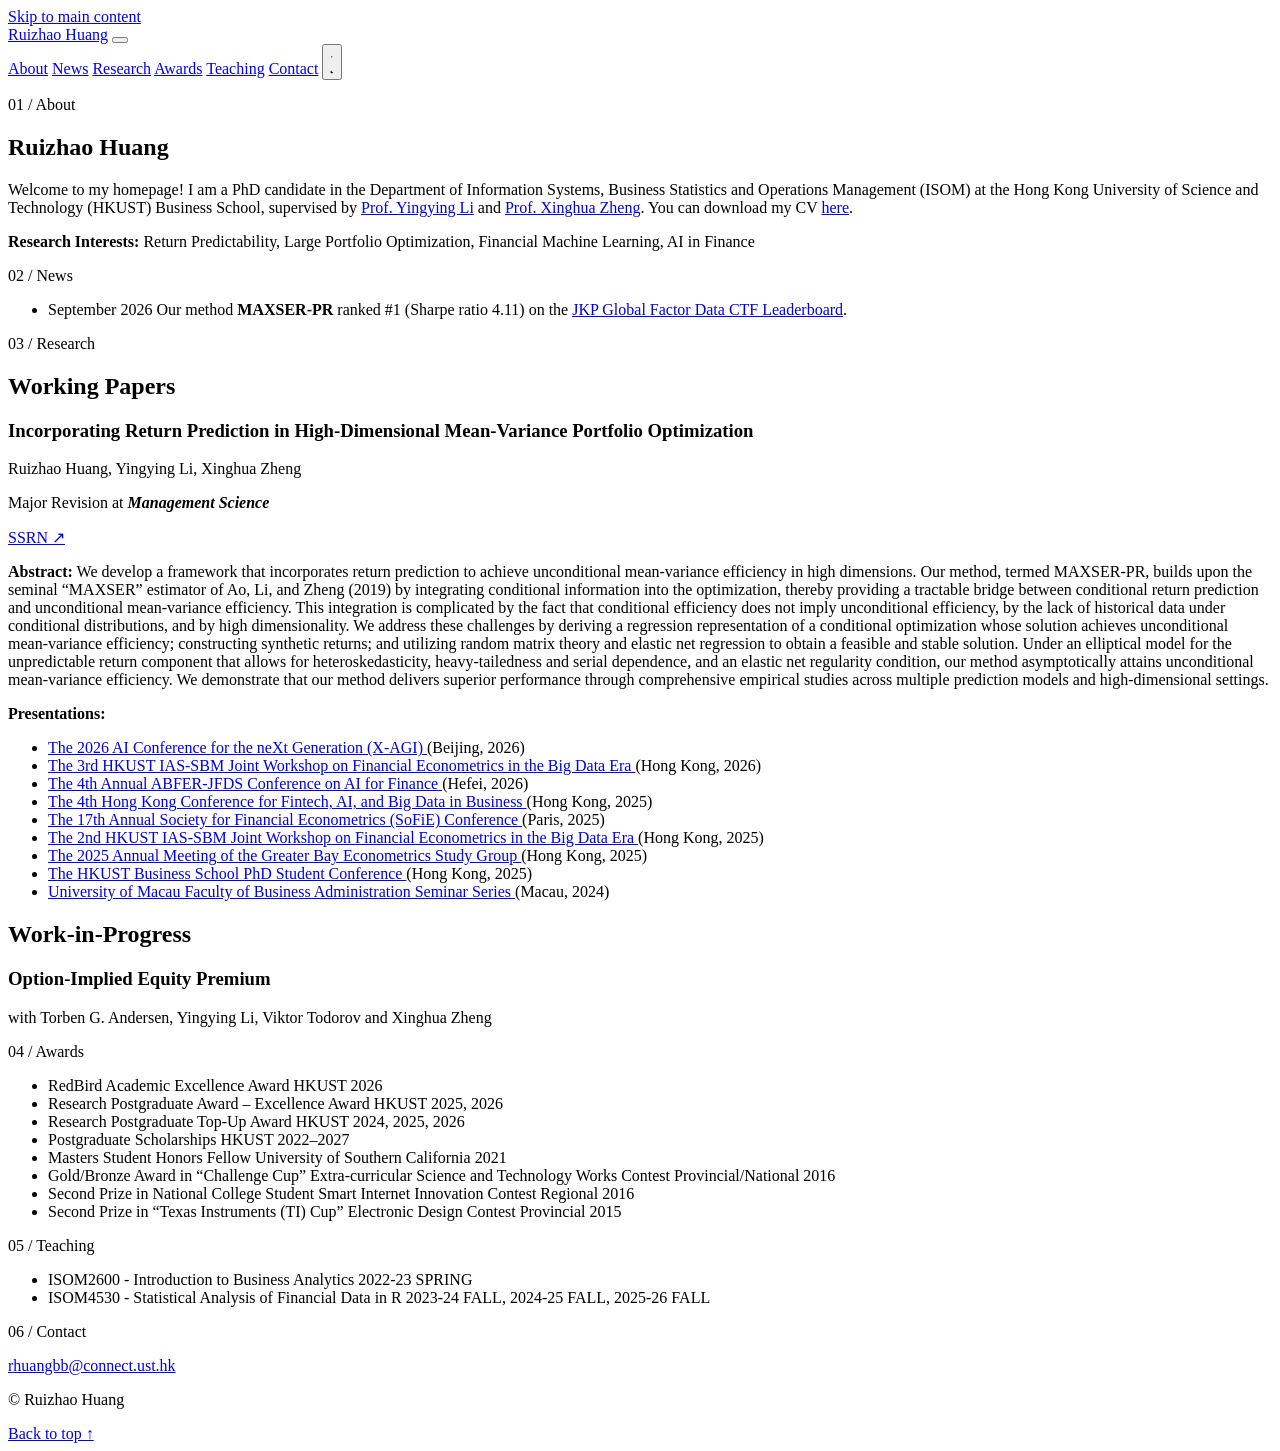
==== index.html @ abd82f3e "Add the academic homepage so it can be published." ====
<!doctype html>
<html lang="en">
  <head>
    <meta charset="UTF-8" />
    <meta name="viewport" content="width=device-width, initial-scale=1.0" />
    <meta
      name="description"
      content="Ruizhao Huang's academic website — research interests, awards, teaching, and contact information."
    />
    <meta name="theme-color" content="#f7f7f2" />
    <title>Ruizhao Huang</title>
    <link rel="stylesheet" href="./styles.css" />
    <script src="./script.js" defer></script>
  </head>
  <body>
    <a class="skip-link" href="#main-content">Skip to main content</a>

    <header class="site-header">
      <nav class="nav container" aria-label="Main navigation">
        <a class="logo" href="#about" aria-label="Back to home">Ruizhao Huang</a>

        <button
          class="nav-toggle"
          type="button"
          aria-expanded="false"
          aria-controls="nav-menu"
          aria-label="Open navigation menu"
        >
          <span></span>
          <span></span>
        </button>

        <div class="nav-menu" id="nav-menu">
          <a href="#about">About</a>
          <a href="#news">News</a>
          <a href="#research">Research</a>
          <a href="#awards">Awards</a>
          <a href="#teaching">Teaching</a>
          <a href="#contact">Contact</a>
          <button class="theme-toggle" type="button" aria-label="Switch to dark mode">
            <svg class="sun-icon" viewBox="0 0 24 24" aria-hidden="true">
              <circle cx="12" cy="12" r="4"></circle>
              <path d="M12 2v2M12 20v2M4.93 4.93l1.42 1.42M17.66 17.66l1.41 1.41M2 12h2M20 12h2M4.93 19.07l1.42-1.42M17.66 6.34l1.41-1.41"></path>
            </svg>
            <svg class="moon-icon" viewBox="0 0 24 24" aria-hidden="true">
              <path d="M21 12.79A9 9 0 1 1 11.21 3 7 7 0 0 0 21 12.79Z"></path>
            </svg>
          </button>
        </div>
      </nav>
    </header>

    <main id="main-content">
      <section class="hero section" id="about">
        <div class="container hero-content reveal">
          <div class="hero-copy">
            <p class="section-kicker">01 / About</p>
            <h1>Ruizhao Huang</h1>
            <p class="about-intro">
              Welcome to my homepage! I am a PhD candidate in the Department of
              Information Systems, Business Statistics and Operations Management
              (ISOM) at the Hong Kong University of Science and Technology (HKUST)
              Business School, supervised by
              <a href="https://yyli.finstar.hk/" target="_blank" rel="noreferrer">Prof. Yingying Li</a>
              and
              <a href="https://xhzheng.people.ust.hk/" target="_blank" rel="noreferrer">Prof. Xinghua Zheng</a>.
              You can download my CV
              <a href="#">here</a>.
            </p>
            <p class="research-interests">
              <strong>Research Interests:</strong> Return Predictability, Large
              Portfolio Optimization, Financial Machine Learning, AI in Finance
            </p>
          </div>
          <div class="profile-photo-slot" aria-hidden="true">
            <!-- TODO: Add your profile photo here -->
          </div>
        </div>
      </section>

      <section class="section section-tinted" id="news">
        <div class="container">
          <p class="section-kicker">02 / News</p>
          <ul class="news-list">
            <li>
              <time datetime="2026-09">September 2026</time>
              Our method <strong>MAXSER-PR</strong> ranked #1 (Sharpe ratio 4.11) on the
              <a href="https://jkpfactors.com/ctf/leaderboard" target="_blank" rel="noreferrer">JKP Global Factor Data CTF Leaderboard</a>.
            </li>
          </ul>
        </div>
      </section>

      <section class="section" id="research">
        <div class="container">
          <div class="section-heading reveal">
            <div>
              <p class="section-kicker">03 / Research</p>
              <h2>Working Papers</h2>
            </div>
          </div>

          <div class="research-list">
            <!-- TODO: Replace these entries with your working papers -->
            <article class="research-item reveal">
              <h3>
                Incorporating Return Prediction in High-Dimensional Mean-Variance
                Portfolio Optimization
              </h3>
              <p class="research-methods">
                Ruizhao Huang, Yingying Li, Xinghua Zheng
              </p>
              <p class="paper-status">
                Major Revision at <strong><em>Management Science</em></strong>
              </p>
              <div class="research-links">
                <a
                  href="https://papers.ssrn.com/sol3/papers.cfm?abstract_id=5801843"
                  target="_blank"
                  rel="noreferrer"
                >SSRN ↗</a>
              </div>
              <p class="paper-abstract">
                <strong>Abstract:</strong> We develop a framework that incorporates
                return prediction to achieve unconditional mean-variance efficiency
                in high dimensions. Our method, termed MAXSER-PR, builds upon the
                seminal “MAXSER” estimator of Ao, Li, and Zheng (2019) by integrating
                conditional information into the optimization, thereby providing a
                tractable bridge between conditional return prediction and
                unconditional mean-variance efficiency. This integration is
                complicated by the fact that conditional efficiency does not imply
                unconditional efficiency, by the lack of historical data under
                conditional distributions, and by high dimensionality. We address
                these challenges by deriving a regression representation of a
                conditional optimization whose solution achieves unconditional
                mean-variance efficiency; constructing synthetic returns; and
                utilizing random matrix theory and elastic net regression to obtain
                a feasible and stable solution. Under an elliptical model for the
                unpredictable return component that allows for heteroskedasticity,
                heavy-tailedness and serial dependence, and an elastic net regularity
                condition, our method asymptotically attains unconditional
                mean-variance efficiency. We demonstrate that our method delivers
                superior performance through comprehensive empirical studies across
                multiple prediction models and high-dimensional settings.
              </p>
              <p class="paper-presentations"><strong>Presentations:</strong></p>
              <ul class="presentation-list">
                <li>
                  <a href="https://www.x-agi.cc/" target="_blank" rel="noreferrer">
                    The 2026 AI Conference for the neXt Generation (X-AGI)
                  </a>
                  (Beijing, 2026)
                </li>
                <li>
                  <a href="http://ias.ust.hk/events/202608fbe/home.php" target="_blank" rel="noreferrer">
                    The 3rd HKUST IAS-SBM Joint Workshop on Financial Econometrics
                    in the Big Data Era
                  </a>
                  (Hong Kong, 2026)
                </li>
                <li>
                  <a href="https://ai4f2026.com/#/home" target="_blank" rel="noreferrer">
                    The 4th Annual ABFER-JFDS Conference on AI for Finance
                  </a>
                  (Hefei, 2026)
                </li>
                <li>
                  <a href="https://cityuhkfintech.com/2025-conference/" target="_blank" rel="noreferrer">
                    The 4th Hong Kong Conference for Fintech, AI, and Big Data in
                    Business
                  </a>
                  (Hong Kong, 2025)
                </li>
                <li>
                  <a href="https://sofie-conference2025.essec.edu/" target="_blank" rel="noreferrer">
                    The 17th Annual Society for Financial Econometrics (SoFiE)
                    Conference
                  </a>
                  (Paris, 2025)
                </li>
                <li>
                  <a href="http://ias.ust.hk/events/202508fbe/home.php" target="_blank" rel="noreferrer">
                    The 2nd HKUST IAS-SBM Joint Workshop on Financial Econometrics
                    in the Big Data Era
                  </a>
                  (Hong Kong, 2025)
                </li>
                <li>
                  <a href="https://2025amgbesg.hkust.edu.hk/" target="_blank" rel="noreferrer">
                    The 2025 Annual Meeting of the Greater Bay Econometrics Study
                    Group
                  </a>
                  (Hong Kong, 2025)
                </li>
                <li>
                  <a href="https://bm.hkust.edu.hk/events/2025/05/hkust-business-school-phd-student-conference" target="_blank" rel="noreferrer">
                    The HKUST Business School PhD Student Conference
                  </a>
                  (Hong Kong, 2025)
                </li>
                <li>
                  <a href="https://fba.um.edu.mo/fba-seminar-series-145/" target="_blank" rel="noreferrer">
                    University of Macau Faculty of Business Administration Seminar
                    Series
                  </a>
                  (Macau, 2024)
                </li>
              </ul>
            </article>
          </div>

          <div class="research-group">
            <h2 class="research-subheading reveal">Work-in-Progress</h2>
            <div class="research-list">
              <!-- TODO: Replace these entries with your ongoing projects -->
              <article class="research-item reveal">
                <h3>Option-Implied Equity Premium</h3>
                <p class="research-methods">
                  with Torben G. Andersen, Yingying Li, Viktor Todorov and
                  Xinghua Zheng
                </p>
              </article>
            </div>
          </div>
        </div>
      </section>

      <section class="section section-tinted" id="awards">
        <div class="container">
          <p class="section-kicker">04 / Awards</p>
          <ul class="awards-list">
            <li>
              RedBird Academic Excellence Award
              <span>HKUST 2026</span>
            </li>
            <li>
              Research Postgraduate Award – Excellence Award
              <span>HKUST 2025, 2026</span>
            </li>
            <li>
              Research Postgraduate Top-Up Award
              <span>HKUST 2024, 2025, 2026</span>
            </li>
            <li>
              Postgraduate Scholarships
              <span>HKUST 2022–2027</span>
            </li>
            <li>
              Masters Student Honors Fellow
              <span>University of Southern California 2021</span>
            </li>
            <li>
              Gold/Bronze Award in “Challenge Cup” Extra-curricular Science
              and Technology Works Contest
              <span>Provincial/National 2016</span>
            </li>
            <li>
              Second Prize in National College Student Smart Internet
              Innovation Contest
              <span>Regional 2016</span>
            </li>
            <li>
              Second Prize in “Texas Instruments (TI) Cup” Electronic Design
              Contest
              <span>Provincial 2015</span>
            </li>
          </ul>
        </div>
      </section>

      <section class="section" id="teaching">
        <div class="container">
          <p class="section-kicker">05 / Teaching</p>
          <ul class="teaching-list">
            <li>
              ISOM2600 - Introduction to Business Analytics
              <span>2022-23 SPRING</span>
            </li>
            <li>
              ISOM4530 - Statistical Analysis of Financial Data in R
              <span>2023-24 FALL, 2024-25 FALL, 2025-26 FALL</span>
            </li>
          </ul>
        </div>
      </section>

      <section class="section section-tinted contact-section" id="contact">
        <div class="container contact-wrap reveal">
          <p class="section-kicker">06 / Contact</p>
          <p>
            <a href="mailto:rhuangbb@connect.ust.hk">rhuangbb@connect.ust.hk</a>
          </p>
        </div>
      </section>
    </main>

    <footer class="site-footer">
      <div class="container footer-inner">
        <p>© <span id="current-year"></span> Ruizhao Huang</p>
        <a href="#about">Back to top ↑</a>
      </div>
    </footer>
  </body>
</html>
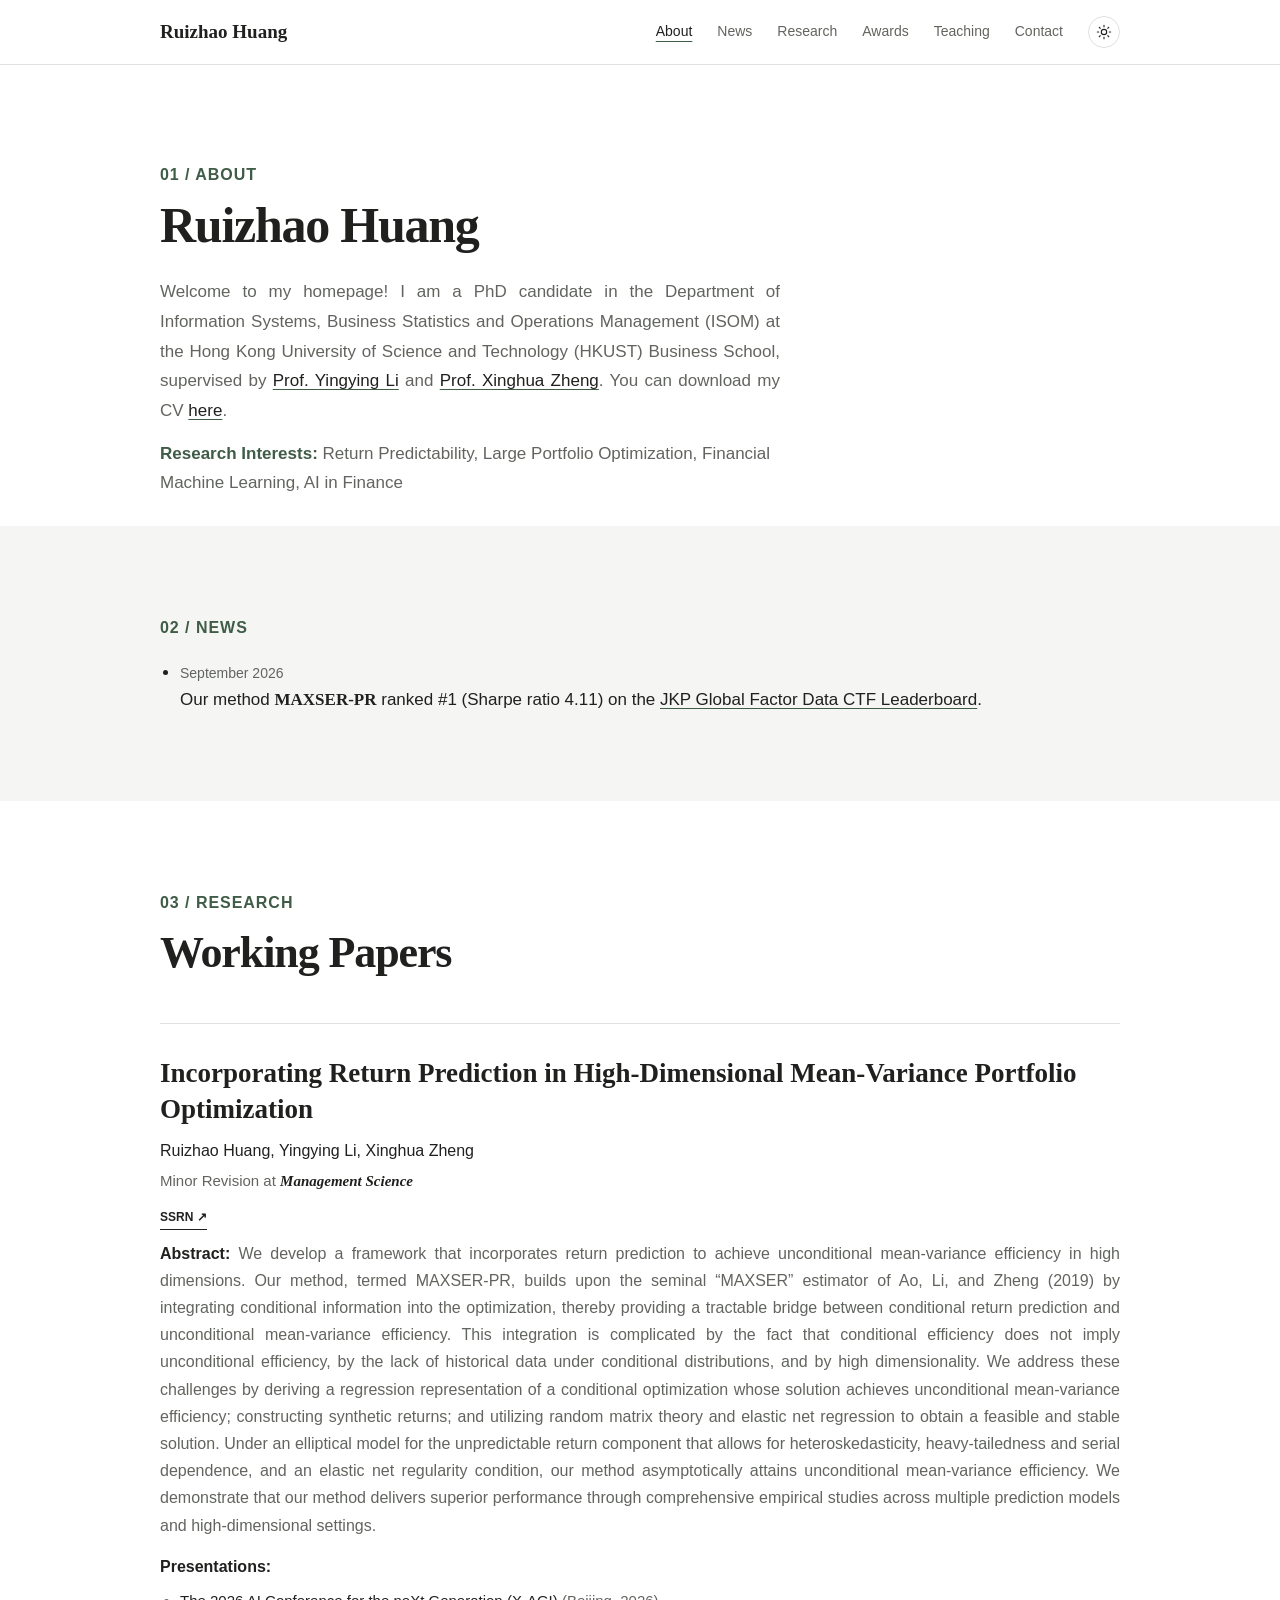
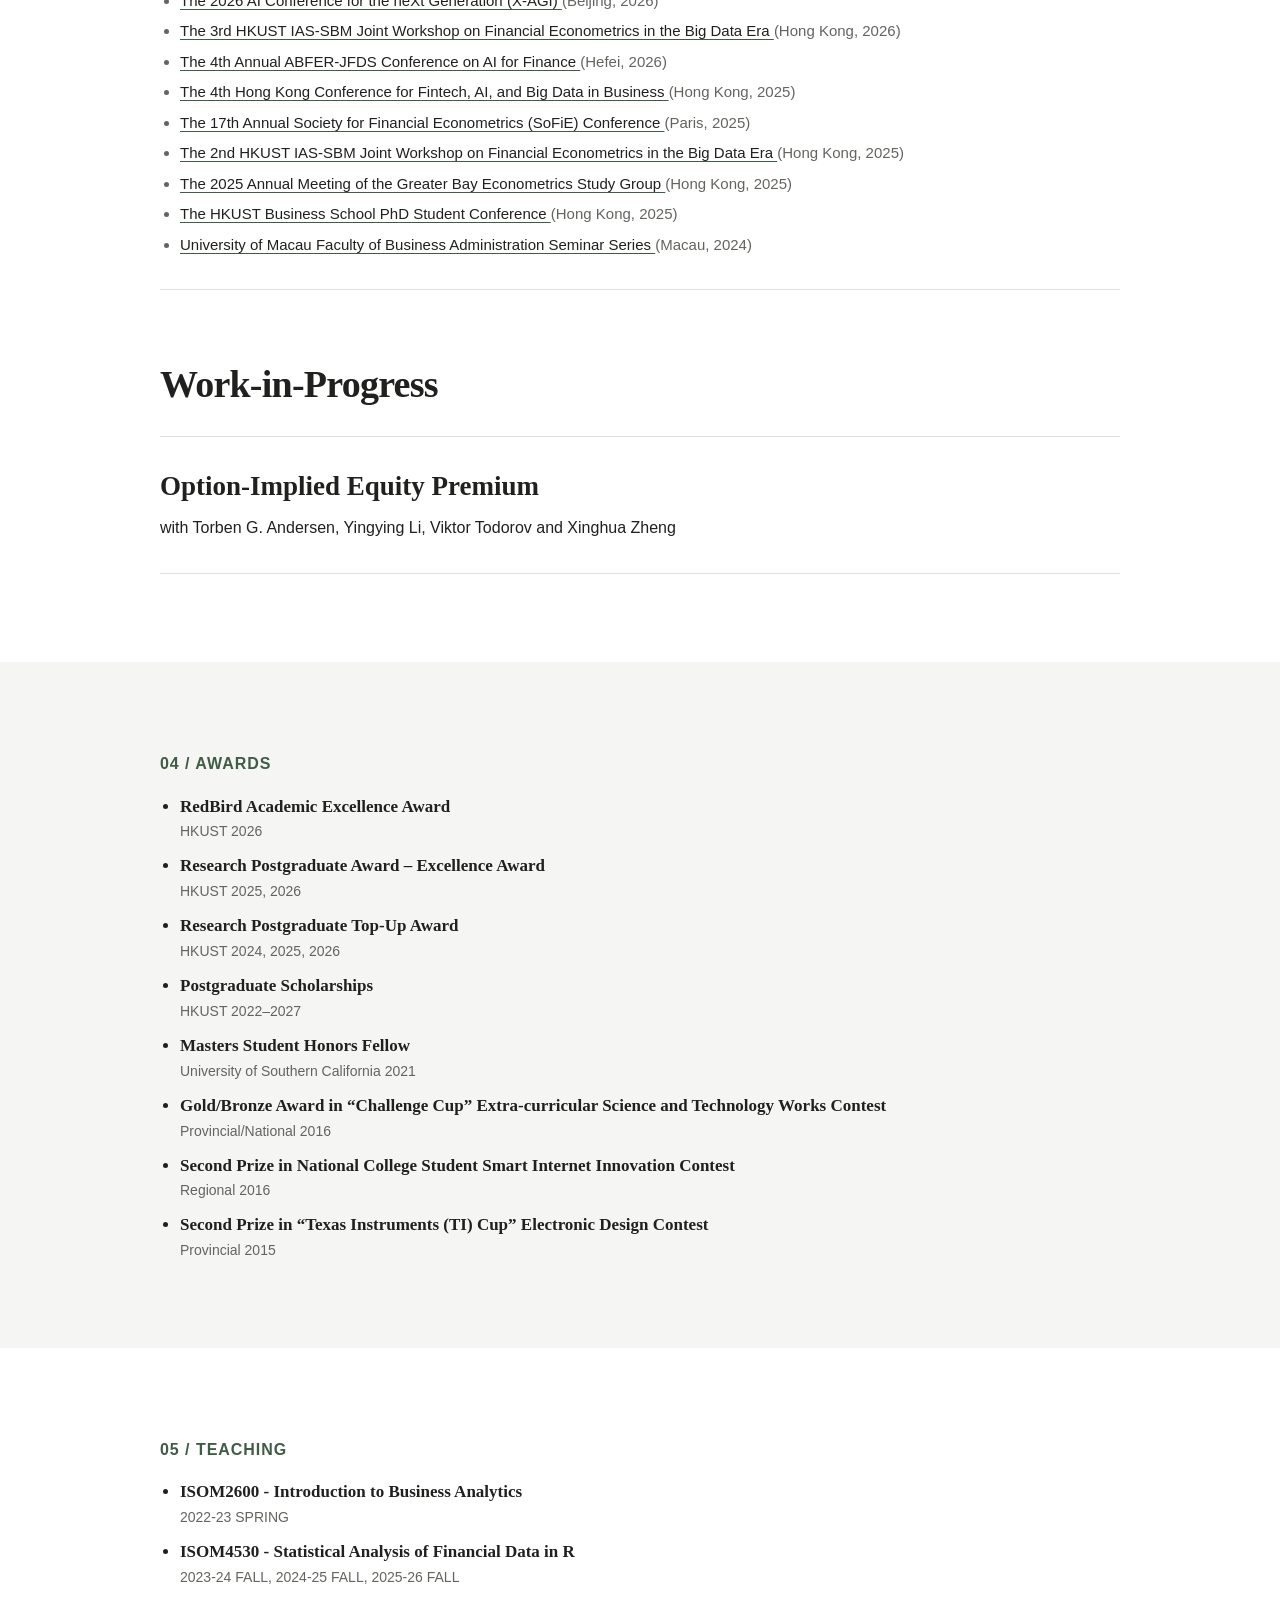
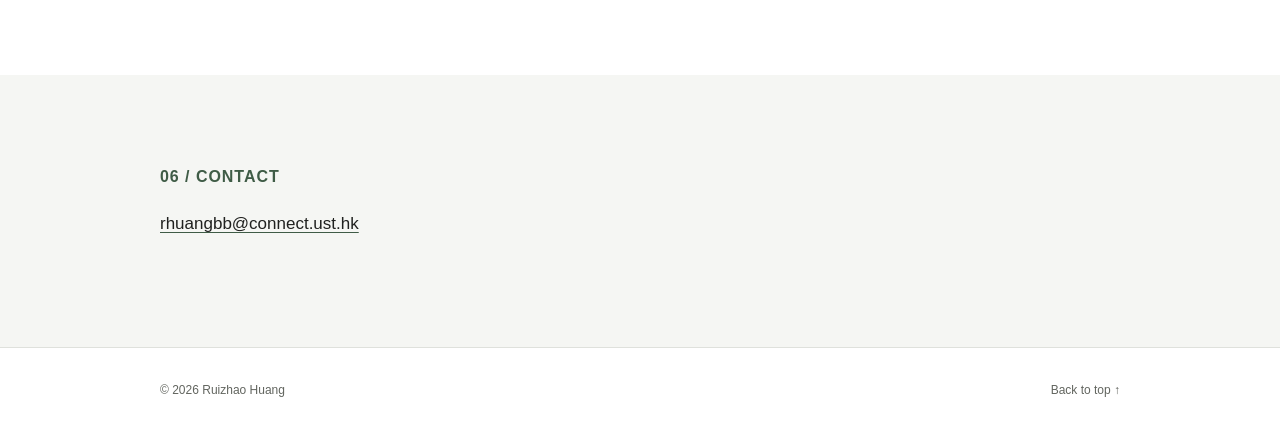
==== commit 8d7a91f7: "Update the Management Science status to minor revision." ====
--- a/index.html
+++ b/index.html
@@ -111,7 +111,7 @@
                 Ruizhao Huang, Yingying Li, Xinghua Zheng
               </p>
               <p class="paper-status">
-                Major Revision at <strong><em>Management Science</em></strong>
+                Minor Revision at <strong><em>Management Science</em></strong>
               </p>
               <div class="research-links">
                 <a
--- a/styles.css
+++ b/styles.css
@@ -0,0 +1,583 @@
+:root {
+  --bg: #ffffff;
+  --surface: #f5f6f3;
+  --text: #20211f;
+  --muted: #62655f;
+  --line: #dfe1dc;
+  --accent: #3f5c46;
+  --max-width: 960px;
+  --sans: -apple-system, BlinkMacSystemFont, "Segoe UI", Helvetica, Arial, sans-serif;
+  --serif: Georgia, "Times New Roman", serif;
+}
+
+[data-theme="dark"] {
+  --bg: #171916;
+  --surface: #20231f;
+  --text: #eff1ec;
+  --muted: #adb1a9;
+  --line: #3a3e38;
+  --accent: #a8bea9;
+}
+
+*,
+*::before,
+*::after {
+  box-sizing: border-box;
+}
+
+html {
+  scroll-behavior: smooth;
+  scroll-padding-top: 72px;
+}
+
+body {
+  margin: 0;
+  color: var(--text);
+  background: var(--bg);
+  font-family: var(--sans);
+  font-size: 16px;
+  line-height: 1.7;
+  -webkit-font-smoothing: antialiased;
+}
+
+body.menu-open {
+  overflow: hidden;
+}
+
+a {
+  color: inherit;
+  text-decoration: none;
+}
+
+button {
+  color: inherit;
+  font: inherit;
+}
+
+strong {
+  font-weight: 600;
+}
+
+.container {
+  width: min(calc(100% - 48px), var(--max-width));
+  margin-inline: auto;
+}
+
+.skip-link {
+  position: fixed;
+  top: 10px;
+  left: 10px;
+  z-index: 1000;
+  padding: 7px 12px;
+  color: var(--bg);
+  background: var(--text);
+  transform: translateY(-150%);
+}
+
+.skip-link:focus {
+  transform: translateY(0);
+}
+
+:focus-visible {
+  outline: 2px solid var(--accent);
+  outline-offset: 3px;
+}
+
+.site-header {
+  position: sticky;
+  top: 0;
+  z-index: 100;
+  background: color-mix(in srgb, var(--bg) 95%, transparent);
+  border-bottom: 1px solid var(--line);
+  backdrop-filter: blur(8px);
+  -webkit-backdrop-filter: blur(8px);
+}
+
+.nav {
+  display: flex;
+  min-height: 64px;
+  align-items: center;
+  justify-content: space-between;
+}
+
+.logo {
+  position: relative;
+  z-index: 102;
+  font-family: var(--serif);
+  font-size: 19px;
+  font-weight: 700;
+}
+
+.nav-menu {
+  display: flex;
+  align-items: center;
+  gap: 25px;
+}
+
+.nav-menu > a {
+  padding: 4px 0;
+  color: var(--muted);
+  font-size: 14px;
+}
+
+.nav-menu > a:hover,
+.nav-menu > a.active {
+  color: var(--text);
+  text-decoration: underline;
+  text-decoration-color: var(--accent);
+  text-underline-offset: 5px;
+}
+
+.theme-toggle,
+.nav-toggle {
+  border: 0;
+  background: transparent;
+  cursor: pointer;
+}
+
+.theme-toggle {
+  display: grid;
+  width: 32px;
+  height: 32px;
+  padding: 7px;
+  border: 1px solid var(--line);
+  border-radius: 50%;
+  place-items: center;
+}
+
+.theme-toggle svg {
+  width: 16px;
+  fill: none;
+  stroke: currentColor;
+  stroke-linecap: round;
+  stroke-linejoin: round;
+  stroke-width: 1.7;
+}
+
+.moon-icon {
+  display: none;
+}
+
+[data-theme="dark"] .sun-icon {
+  display: none;
+}
+
+[data-theme="dark"] .moon-icon {
+  display: block;
+}
+
+.nav-toggle {
+  position: relative;
+  z-index: 102;
+  display: none;
+  width: 36px;
+  height: 36px;
+  padding: 8px;
+}
+
+.nav-toggle span {
+  display: block;
+  width: 20px;
+  height: 1px;
+  background: currentColor;
+  transition: transform 0.2s ease;
+}
+
+.nav-toggle span + span {
+  margin-top: 6px;
+}
+
+.section {
+  padding: 88px 0;
+}
+
+.section-tinted {
+  background: var(--surface);
+}
+
+.hero {
+  padding: 96px 0 28px;
+}
+
+.hero-content {
+  display: grid;
+  grid-template-columns: minmax(0, 620px) 1fr;
+  gap: 64px;
+  align-items: start;
+}
+
+.hero-copy {
+  width: 100%;
+}
+
+.hero h1 {
+  margin: 0;
+  font-family: var(--serif);
+  font-size: clamp(38px, 5vw, 50px);
+  line-height: 1.1;
+  letter-spacing: -0.025em;
+}
+
+.about-intro {
+  width: 100%;
+  margin: 24px 0 0;
+  color: var(--muted);
+  font-size: 17px;
+  line-height: 1.75;
+  text-align: justify;
+  text-align-last: left;
+}
+
+.about-intro a {
+  color: var(--text);
+  text-decoration: underline;
+  text-decoration-color: var(--accent);
+  text-underline-offset: 3px;
+}
+
+.research-interests {
+  width: 100%;
+  margin: 14px 0 0;
+  color: var(--muted);
+  font-size: 17px;
+}
+
+.research-interests strong {
+  color: var(--accent);
+}
+
+.profile-photo-slot {
+  min-height: 1px;
+}
+
+.section-heading {
+  max-width: 680px;
+  margin-bottom: 44px;
+}
+
+.section-heading-row {
+  display: flex;
+  max-width: none;
+  align-items: end;
+  justify-content: space-between;
+  gap: 32px;
+}
+
+.section-kicker {
+  margin: 0 0 10px;
+  color: var(--accent);
+  font-size: 16px;
+  font-weight: 600;
+  letter-spacing: 0.06em;
+  text-transform: uppercase;
+}
+
+.section-heading h2,
+.contact-wrap h2 {
+  margin: 0;
+  font-family: var(--serif);
+  font-size: clamp(34px, 5vw, 44px);
+  line-height: 1.2;
+  letter-spacing: -0.025em;
+}
+
+.text-link {
+  flex: 0 0 auto;
+  padding-bottom: 2px;
+  border-bottom: 1px solid var(--text);
+  font-size: 13px;
+  font-weight: 600;
+}
+
+.research-list {
+  border-top: 1px solid var(--line);
+}
+
+.research-group {
+  margin-top: 72px;
+}
+
+.research-subheading {
+  margin: 0 0 28px;
+  font-family: var(--serif);
+  font-size: clamp(30px, 4vw, 38px);
+  line-height: 1.2;
+  letter-spacing: -0.02em;
+}
+
+.research-item {
+  padding: 32px 0;
+  border-bottom: 1px solid var(--line);
+}
+
+.research-item h3 {
+  margin: 0 0 9px;
+  font-family: var(--serif);
+  font-size: 27px;
+  line-height: 1.3;
+}
+
+.research-item > p {
+  width: 100%;
+  margin: 0;
+  color: var(--muted);
+}
+
+.research-item .paper-abstract {
+  margin-top: 10px;
+  text-align: justify;
+  text-align-last: left;
+}
+
+.paper-abstract > strong {
+  color: var(--text);
+}
+
+.research-item .paper-presentations {
+  margin-top: 14px;
+  color: var(--text);
+}
+
+.presentation-list {
+  margin: 8px 0 0;
+  padding-left: 20px;
+  color: var(--muted);
+  font-size: 15px;
+}
+
+.presentation-list li + li {
+  margin-top: 5px;
+}
+
+.presentation-list a {
+  color: var(--text);
+  text-decoration: underline;
+  text-decoration-color: var(--accent);
+  text-underline-offset: 3px;
+}
+
+.research-item .paper-status {
+  margin-top: 4px;
+  font-size: 15px;
+}
+
+.paper-status strong {
+  color: var(--text);
+  font-family: var(--serif);
+}
+
+.research-item .research-methods {
+  margin-top: 10px;
+  color: var(--text);
+  font-size: 16px;
+  font-weight: 500;
+}
+
+.research-links {
+  display: flex;
+  gap: 18px;
+  margin-top: 13px;
+}
+
+.research-links a {
+  padding-bottom: 1px;
+  border-bottom: 1px solid currentColor;
+  font-size: 12px;
+  font-weight: 600;
+}
+
+.teaching-list,
+.awards-list {
+  margin: 18px 0 0;
+  padding-left: 20px;
+  font-family: var(--serif);
+  font-size: 17px;
+  font-weight: 700;
+  line-height: 1.35;
+}
+
+.teaching-list li + li,
+.awards-list li + li {
+  margin-top: 14px;
+}
+
+.teaching-list span,
+.awards-list span {
+  display: block;
+  margin-top: 4px;
+  color: var(--muted);
+  font-family: var(--sans);
+  font-size: 14px;
+  font-weight: 400;
+}
+
+.news-list {
+  margin: 18px 0 0;
+  padding-left: 20px;
+  font-size: 17px;
+  line-height: 1.6;
+}
+
+.news-list li + li {
+  margin-top: 16px;
+}
+
+.news-list time {
+  display: block;
+  margin-bottom: 2px;
+  color: var(--muted);
+  font-size: 14px;
+}
+
+.news-list strong {
+  font-family: var(--serif);
+  font-size: 17px;
+  font-weight: 700;
+}
+
+.news-list a {
+  text-decoration: underline;
+  text-decoration-color: var(--accent);
+  text-underline-offset: 3px;
+}
+
+.contact-section {
+  text-align: left;
+}
+
+.contact-wrap {
+  display: block;
+}
+
+.contact-wrap > p:not(.section-kicker) {
+  max-width: 600px;
+  margin: 20px 0;
+  color: var(--muted);
+}
+
+.contact-wrap a {
+  color: var(--text);
+  font-size: 17px;
+  text-decoration: underline;
+  text-decoration-color: var(--accent);
+  text-underline-offset: 3px;
+}
+
+.site-footer {
+  border-top: 1px solid var(--line);
+}
+
+.footer-inner {
+  display: flex;
+  min-height: 84px;
+  align-items: center;
+  justify-content: space-between;
+  color: var(--muted);
+  font-size: 12px;
+}
+
+.footer-inner a:hover {
+  color: var(--text);
+  text-decoration: underline;
+}
+
+.reveal {
+  opacity: 1;
+  transform: none;
+}
+
+@media (max-width: 800px) {
+  .container {
+    width: min(calc(100% - 36px), var(--max-width));
+  }
+
+  .site-header {
+    backdrop-filter: none;
+    -webkit-backdrop-filter: none;
+  }
+
+  .nav-toggle {
+    display: block;
+  }
+
+  .nav-toggle[aria-expanded="true"] span:first-child {
+    transform: translateY(3.5px) rotate(45deg);
+  }
+
+  .nav-toggle[aria-expanded="true"] span:last-child {
+    transform: translateY(-3.5px) rotate(-45deg);
+  }
+
+  .nav-menu {
+    position: fixed;
+    z-index: 101;
+    inset: 64px 0 auto;
+    display: none;
+    padding: 22px 18px 28px;
+    align-items: flex-start;
+    flex-direction: column;
+    gap: 14px;
+    background: var(--bg);
+    border-bottom: 1px solid var(--line);
+  }
+
+  .nav-menu.open {
+    display: flex;
+  }
+
+  .nav-menu > a {
+    font-size: 17px;
+  }
+
+  .theme-toggle {
+    margin-top: 5px;
+  }
+
+  .hero {
+    padding: 72px 0 20px;
+  }
+
+  .hero-content {
+    grid-template-columns: 1fr;
+    gap: 0;
+  }
+
+  .profile-photo-slot {
+    display: none;
+  }
+
+  .section {
+    padding: 70px 0;
+  }
+
+  .section-heading-row {
+    align-items: flex-start;
+    flex-direction: column;
+    gap: 15px;
+  }
+
+  .footer-inner {
+    padding: 24px 0;
+    align-items: flex-start;
+    flex-direction: column;
+    gap: 5px;
+  }
+}
+
+@media (max-width: 480px) {
+  .hero h1 {
+    font-size: 38px;
+  }
+}
+
+@media (prefers-reduced-motion: reduce) {
+  html {
+    scroll-behavior: auto;
+  }
+
+  *,
+  *::before,
+  *::after {
+    transition-duration: 0.01ms !important;
+  }
+}
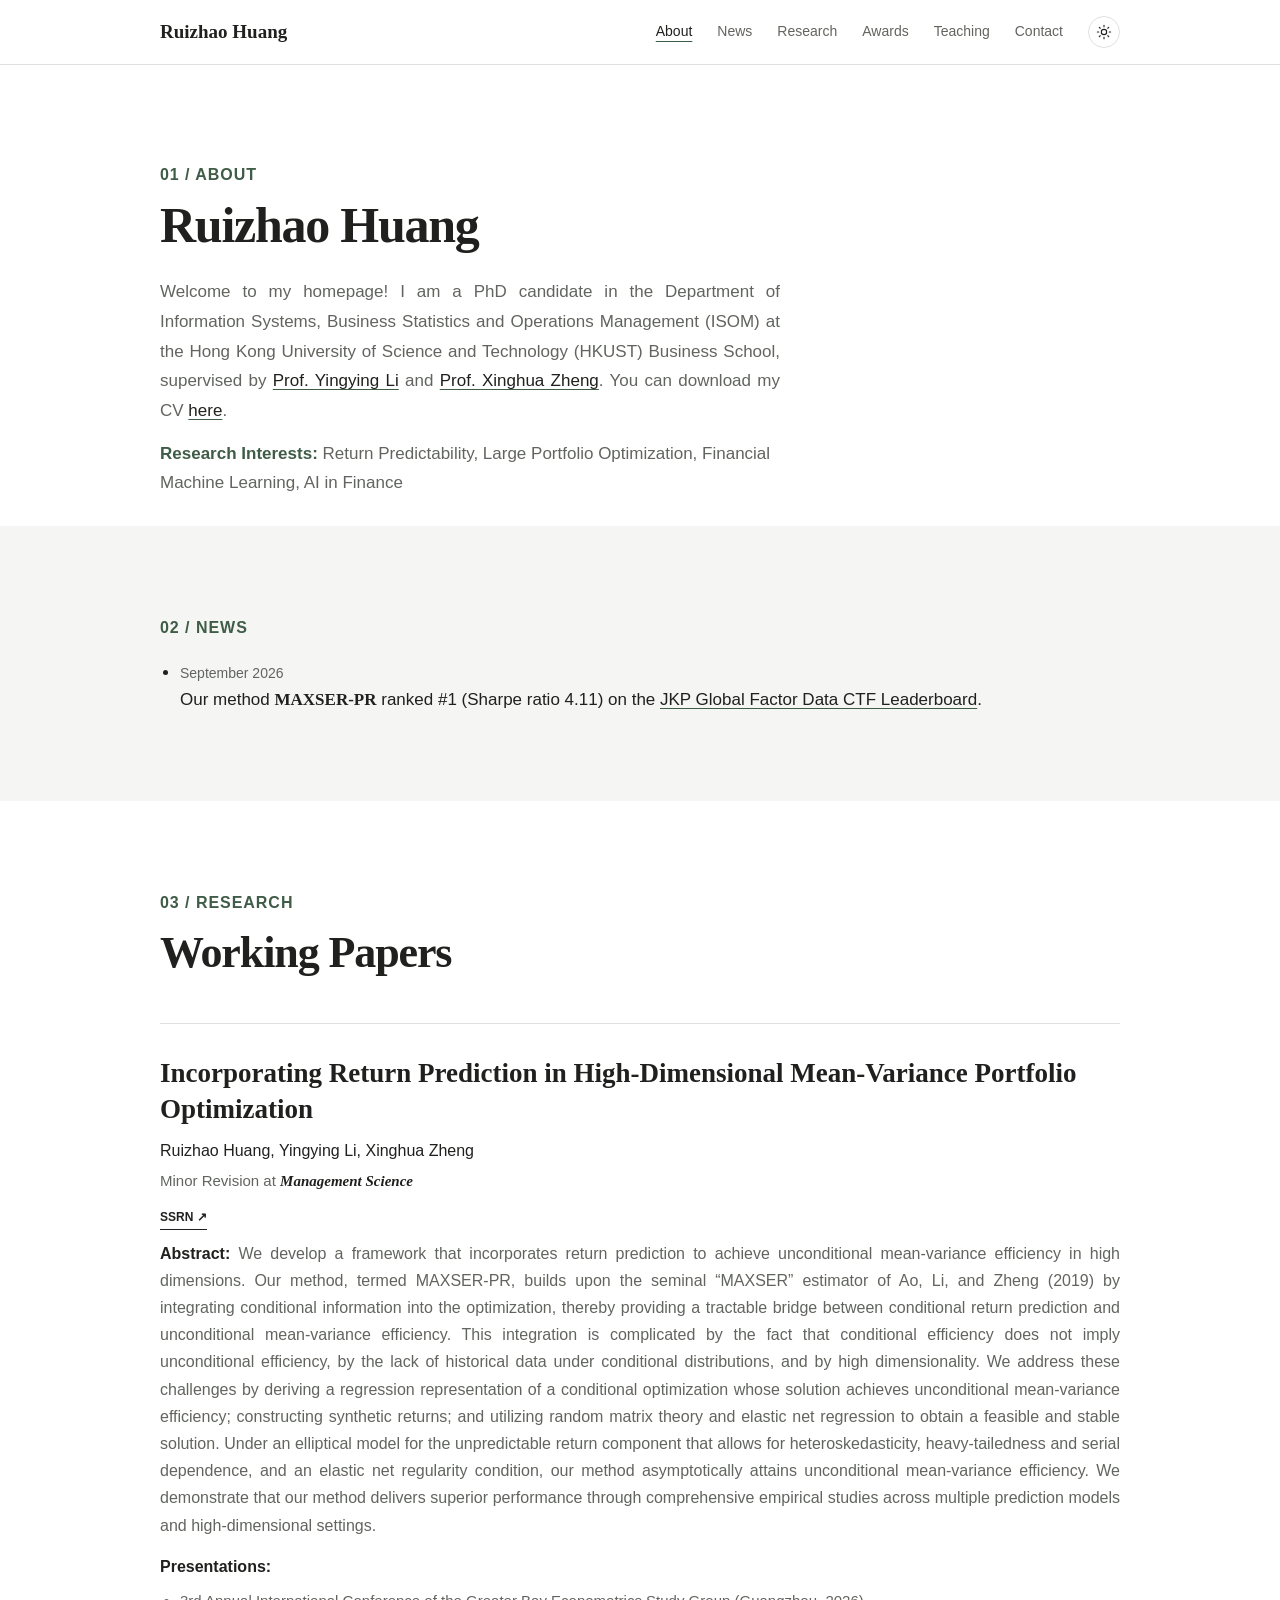
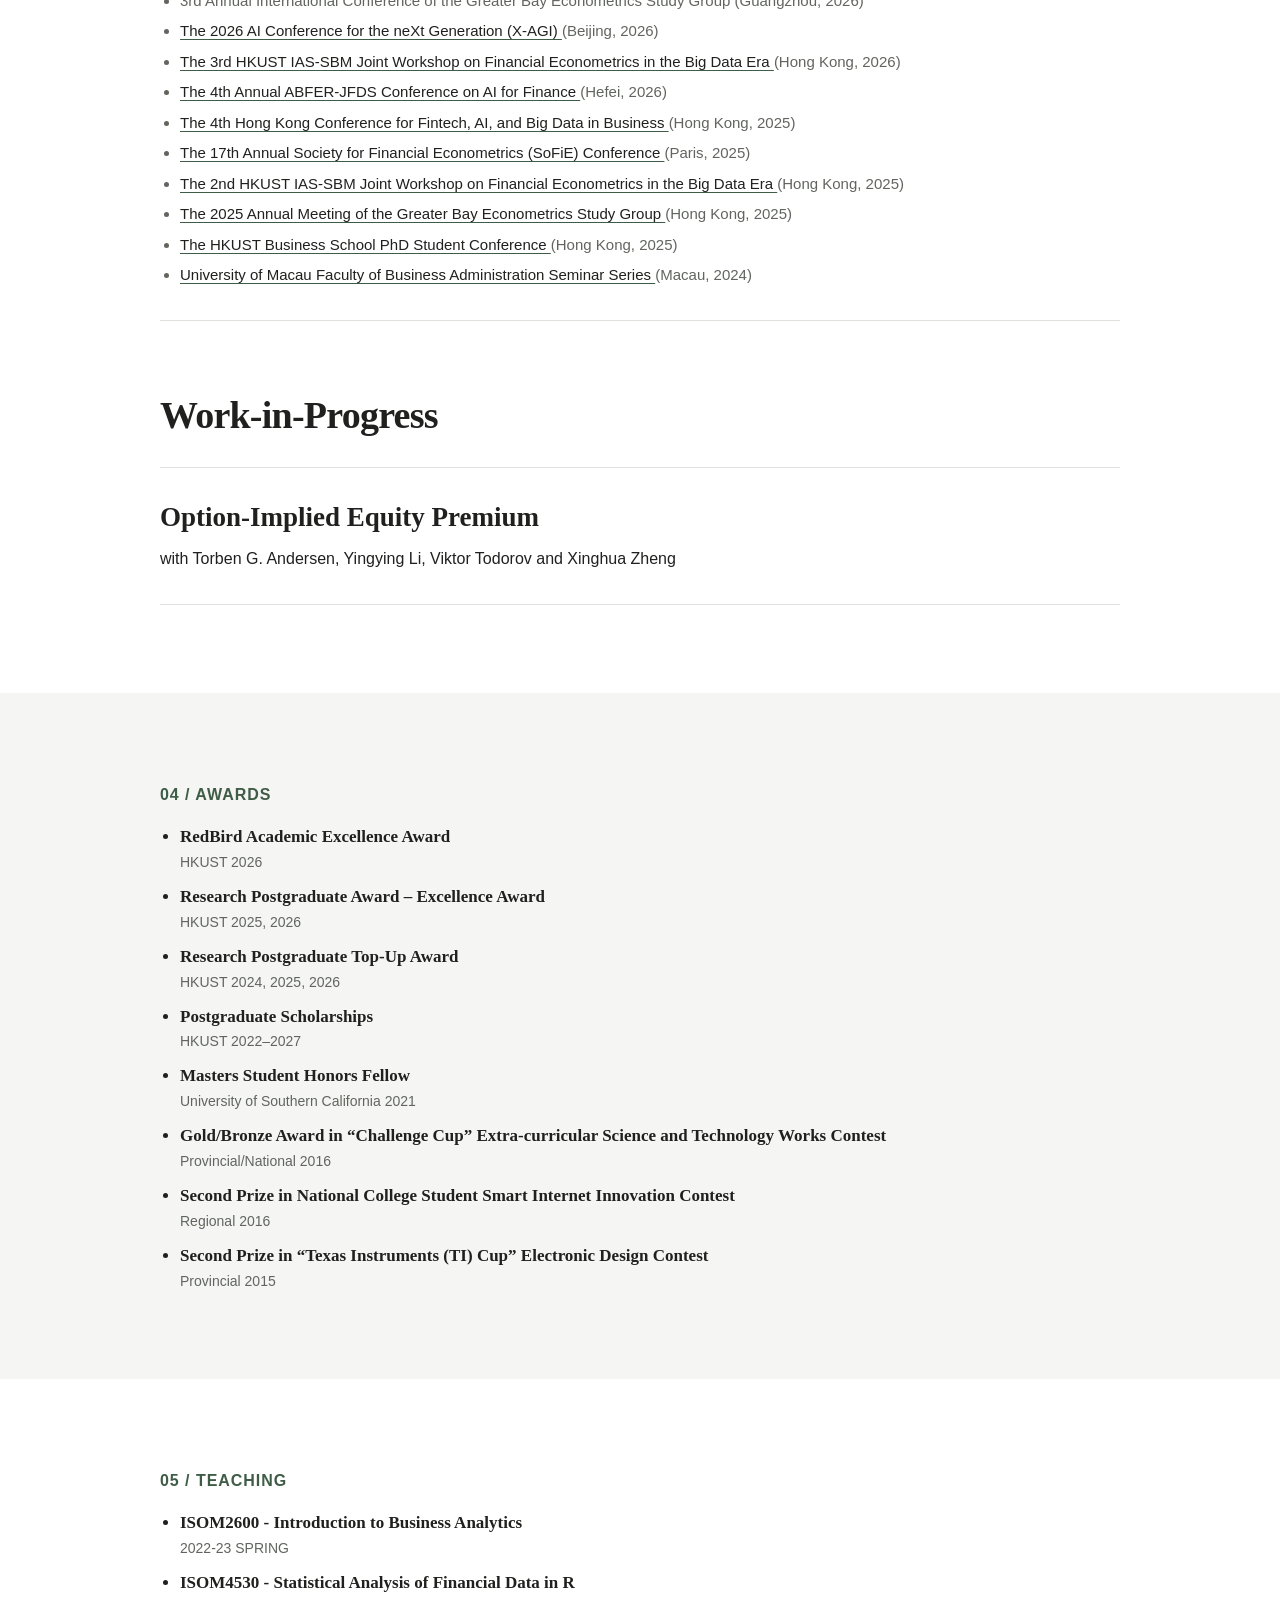
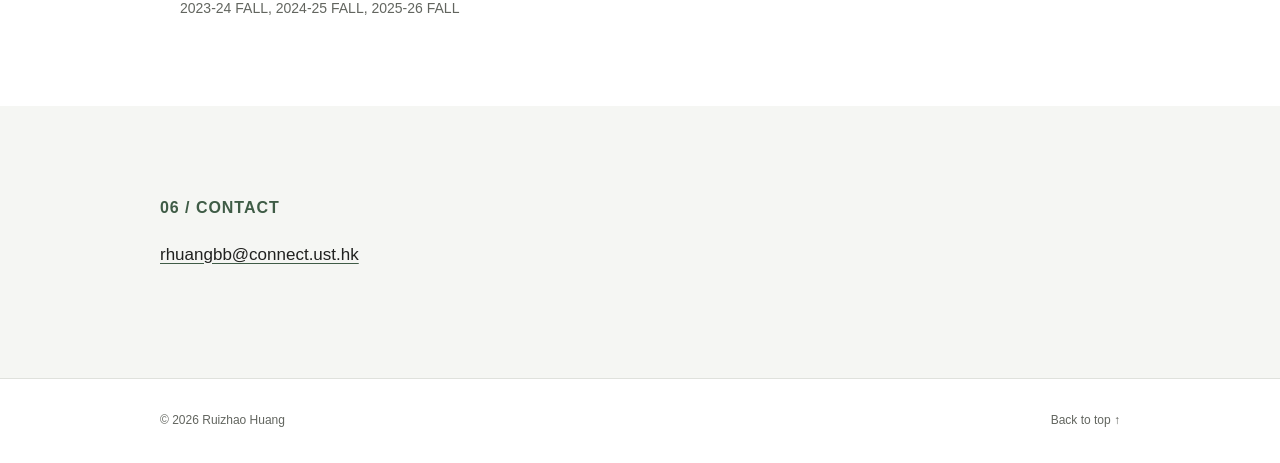
==== commit 7e1a2b2f: "Add the 2026 Greater Bay econometrics conference." ====
--- a/index.html
+++ b/index.html
@@ -146,6 +146,13 @@
               <p class="paper-presentations"><strong>Presentations:</strong></p>
               <ul class="presentation-list">
                 <li>
+                  <span>
+                    3rd Annual International Conference of the Greater Bay
+                    Econometrics Study Group
+                  </span>
+                  (Guangzhou, 2026)
+                </li>
+                <li>
                   <a href="https://www.x-agi.cc/" target="_blank" rel="noreferrer">
                     The 2026 AI Conference for the neXt Generation (X-AGI)
                   </a>
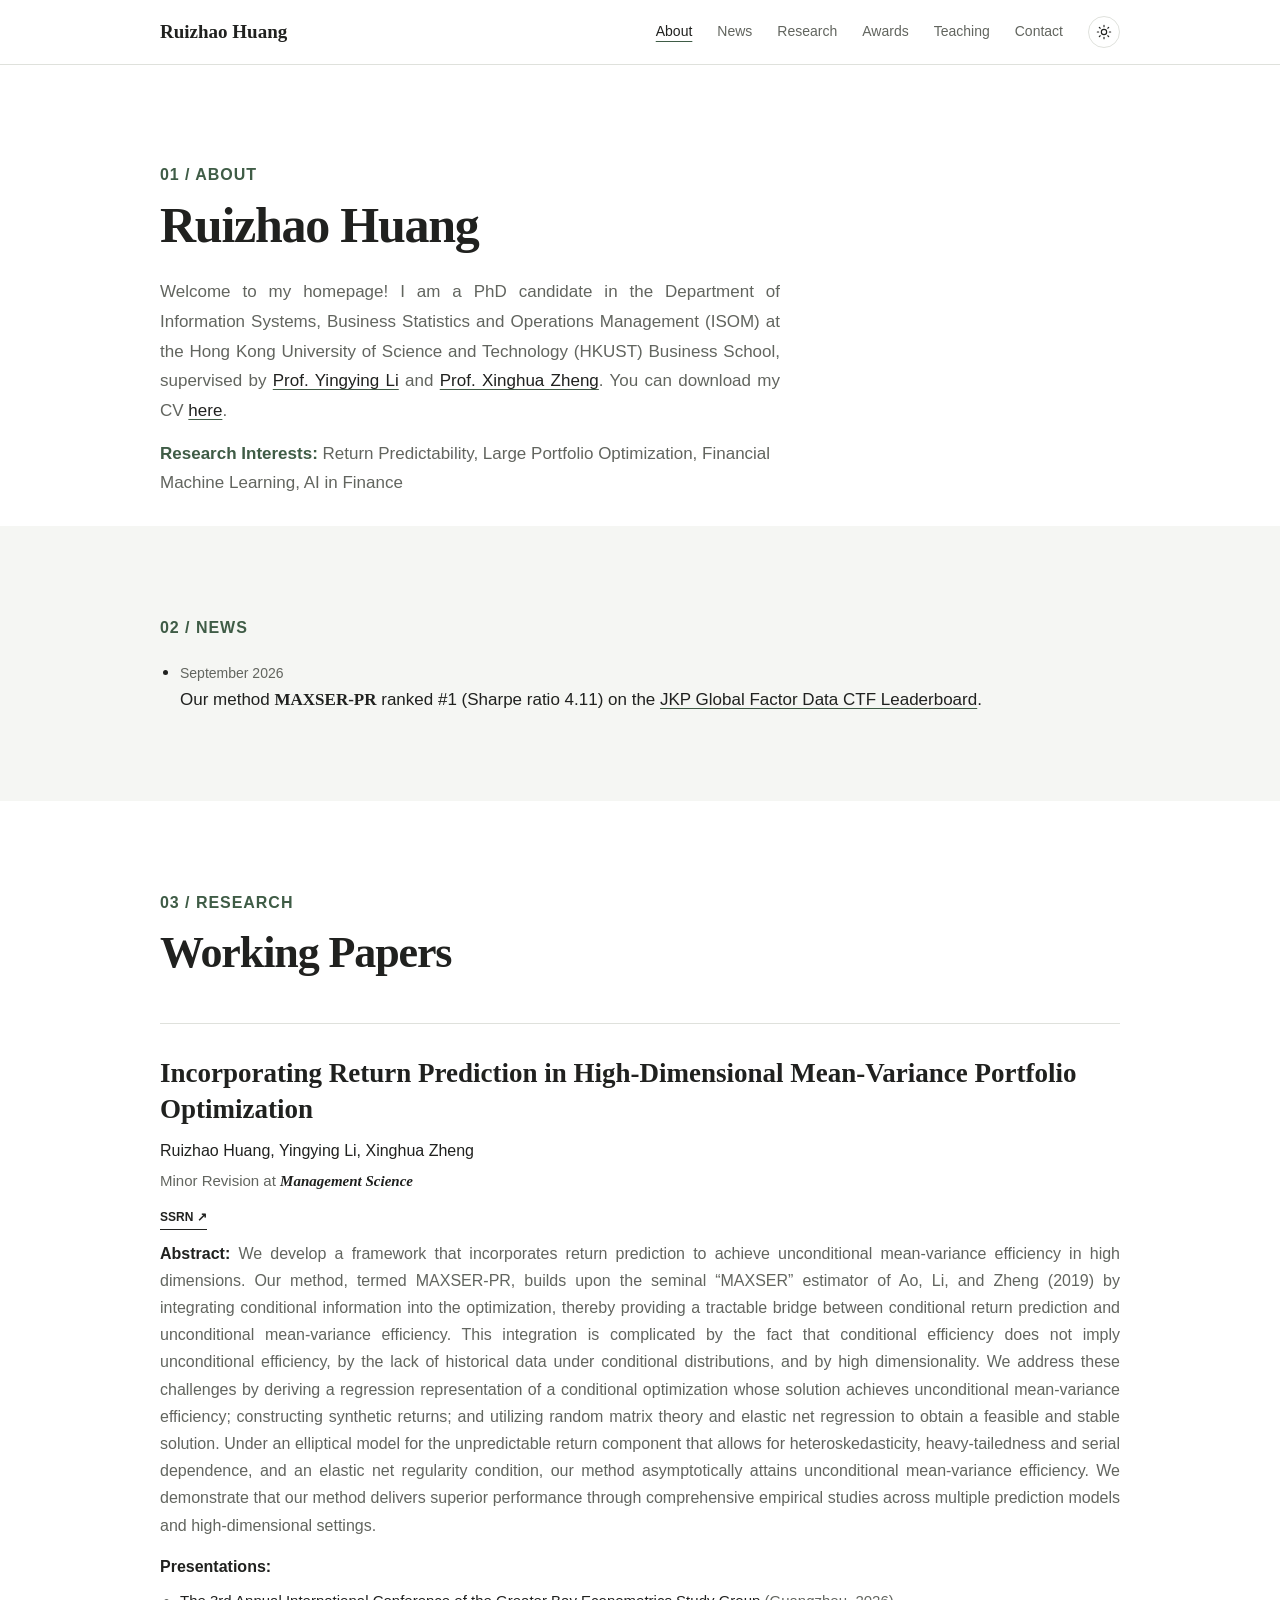
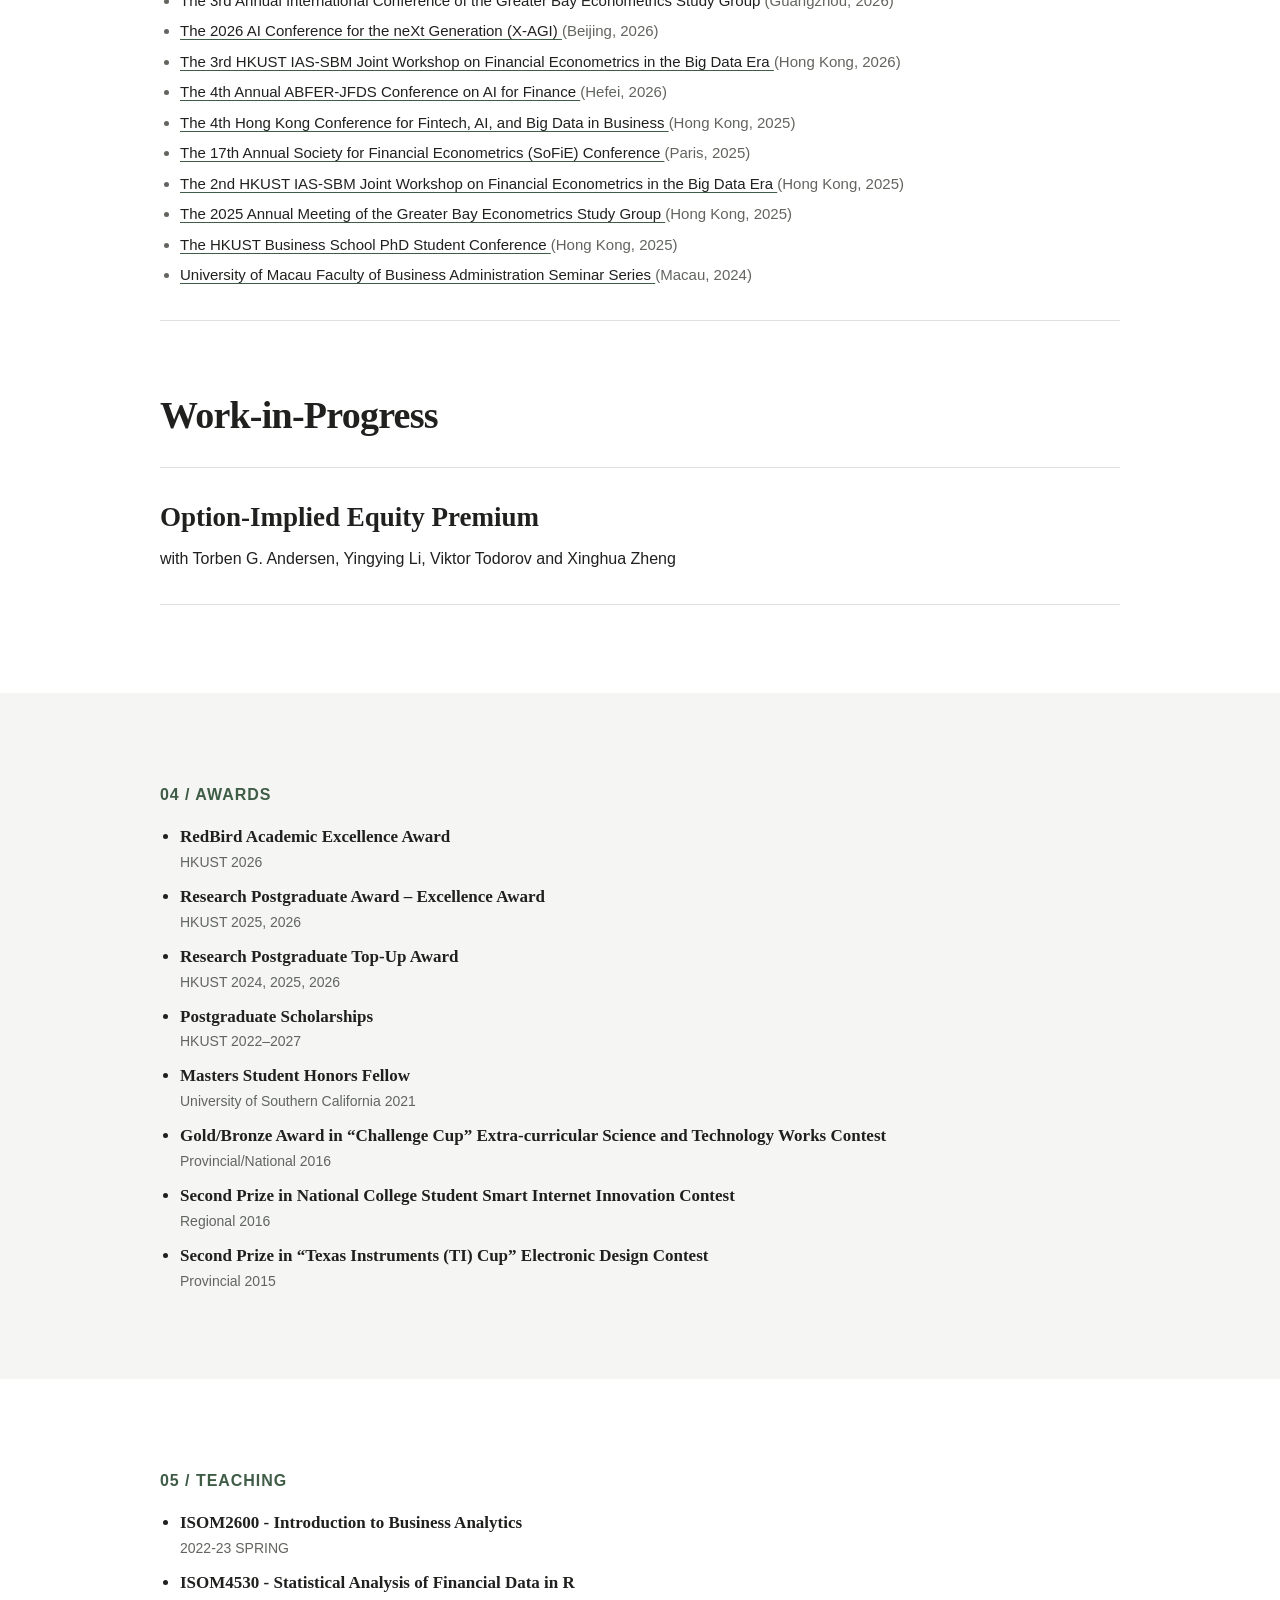
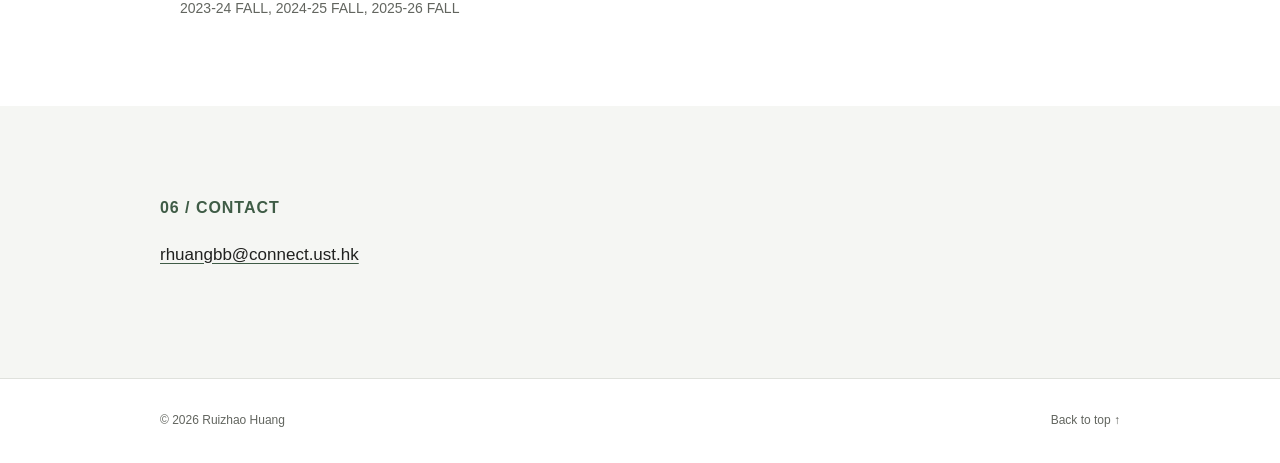
==== commit f701534c: "Add The before the Greater Bay conference title." ====
--- a/index.html
+++ b/index.html
@@ -147,7 +147,7 @@
               <ul class="presentation-list">
                 <li>
                   <span>
-                    3rd Annual International Conference of the Greater Bay
+                    The 3rd Annual International Conference of the Greater Bay
                     Econometrics Study Group
                   </span>
                   (Guangzhou, 2026)
--- a/styles.css
+++ b/styles.css
@@ -349,8 +349,12 @@
   margin-top: 5px;
 }
 
+.presentation-list a,
+.presentation-list span {
+  color: var(--text);
+}
+
 .presentation-list a {
-  color: var(--text);
   text-decoration: underline;
   text-decoration-color: var(--accent);
   text-underline-offset: 3px;
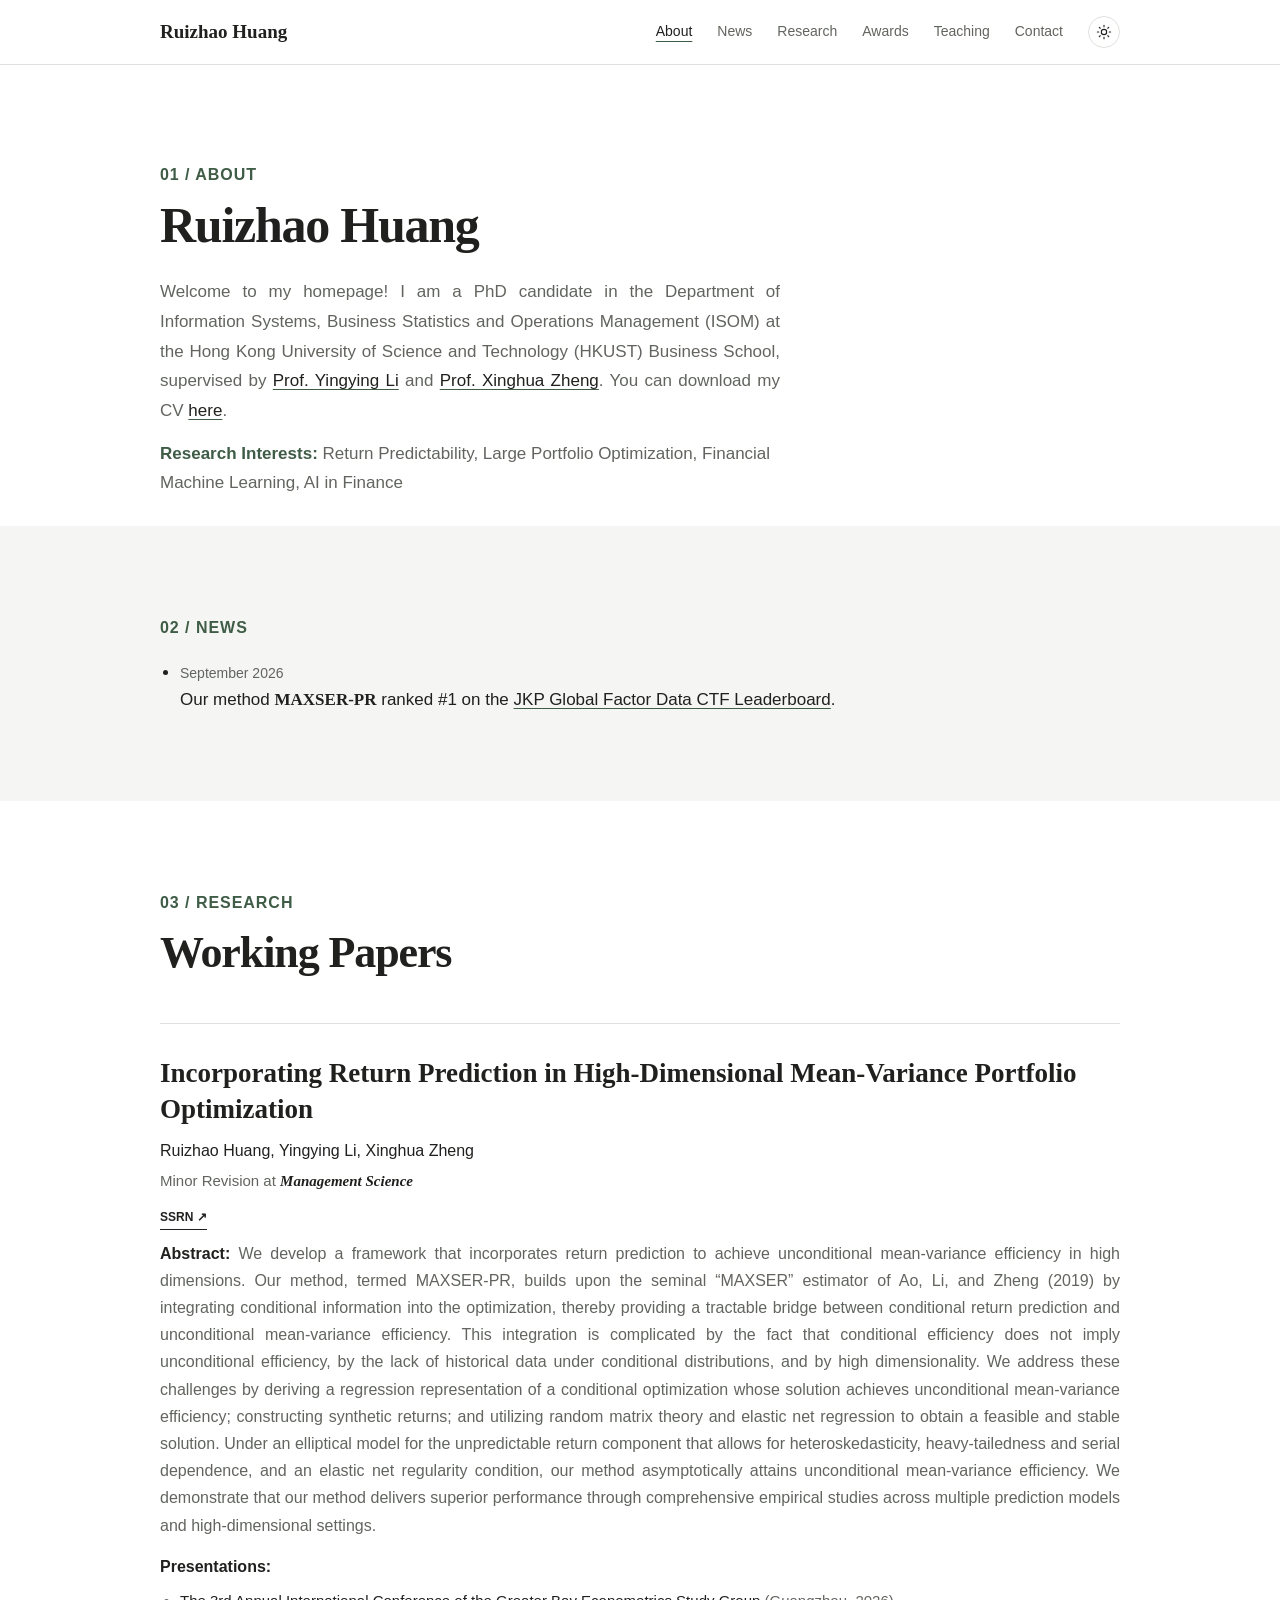
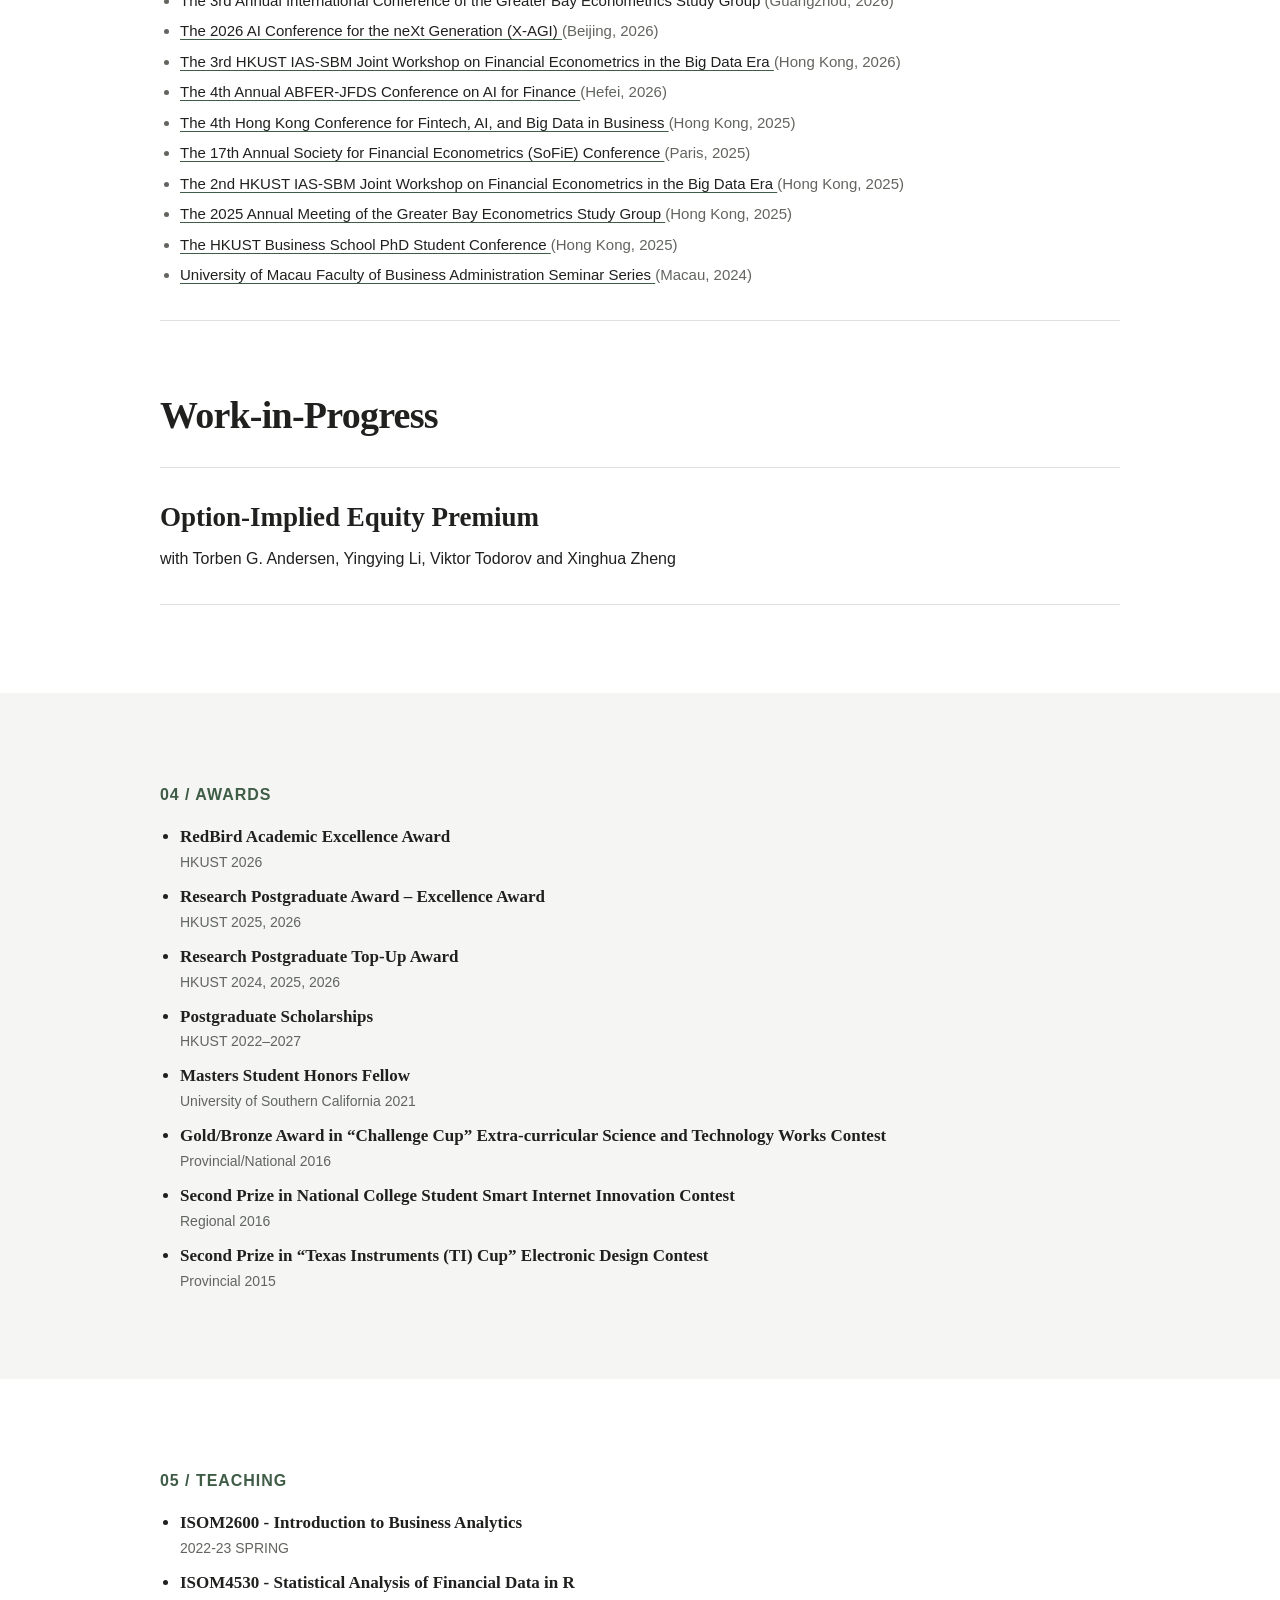
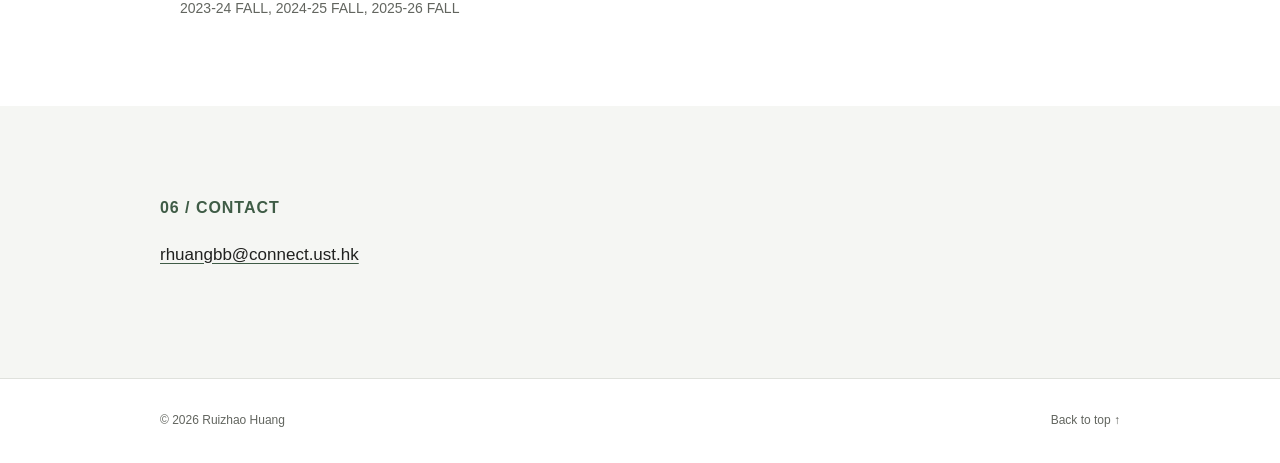
==== commit 50e98b1c: "Remove the Sharpe ratio from the news item." ====
--- a/index.html
+++ b/index.html
@@ -84,7 +84,7 @@
           <ul class="news-list">
             <li>
               <time datetime="2026-09">September 2026</time>
-              Our method <strong>MAXSER-PR</strong> ranked #1 (Sharpe ratio 4.11) on the
+              Our method <strong>MAXSER-PR</strong> ranked #1 on the
               <a href="https://jkpfactors.com/ctf/leaderboard" target="_blank" rel="noreferrer">JKP Global Factor Data CTF Leaderboard</a>.
             </li>
           </ul>
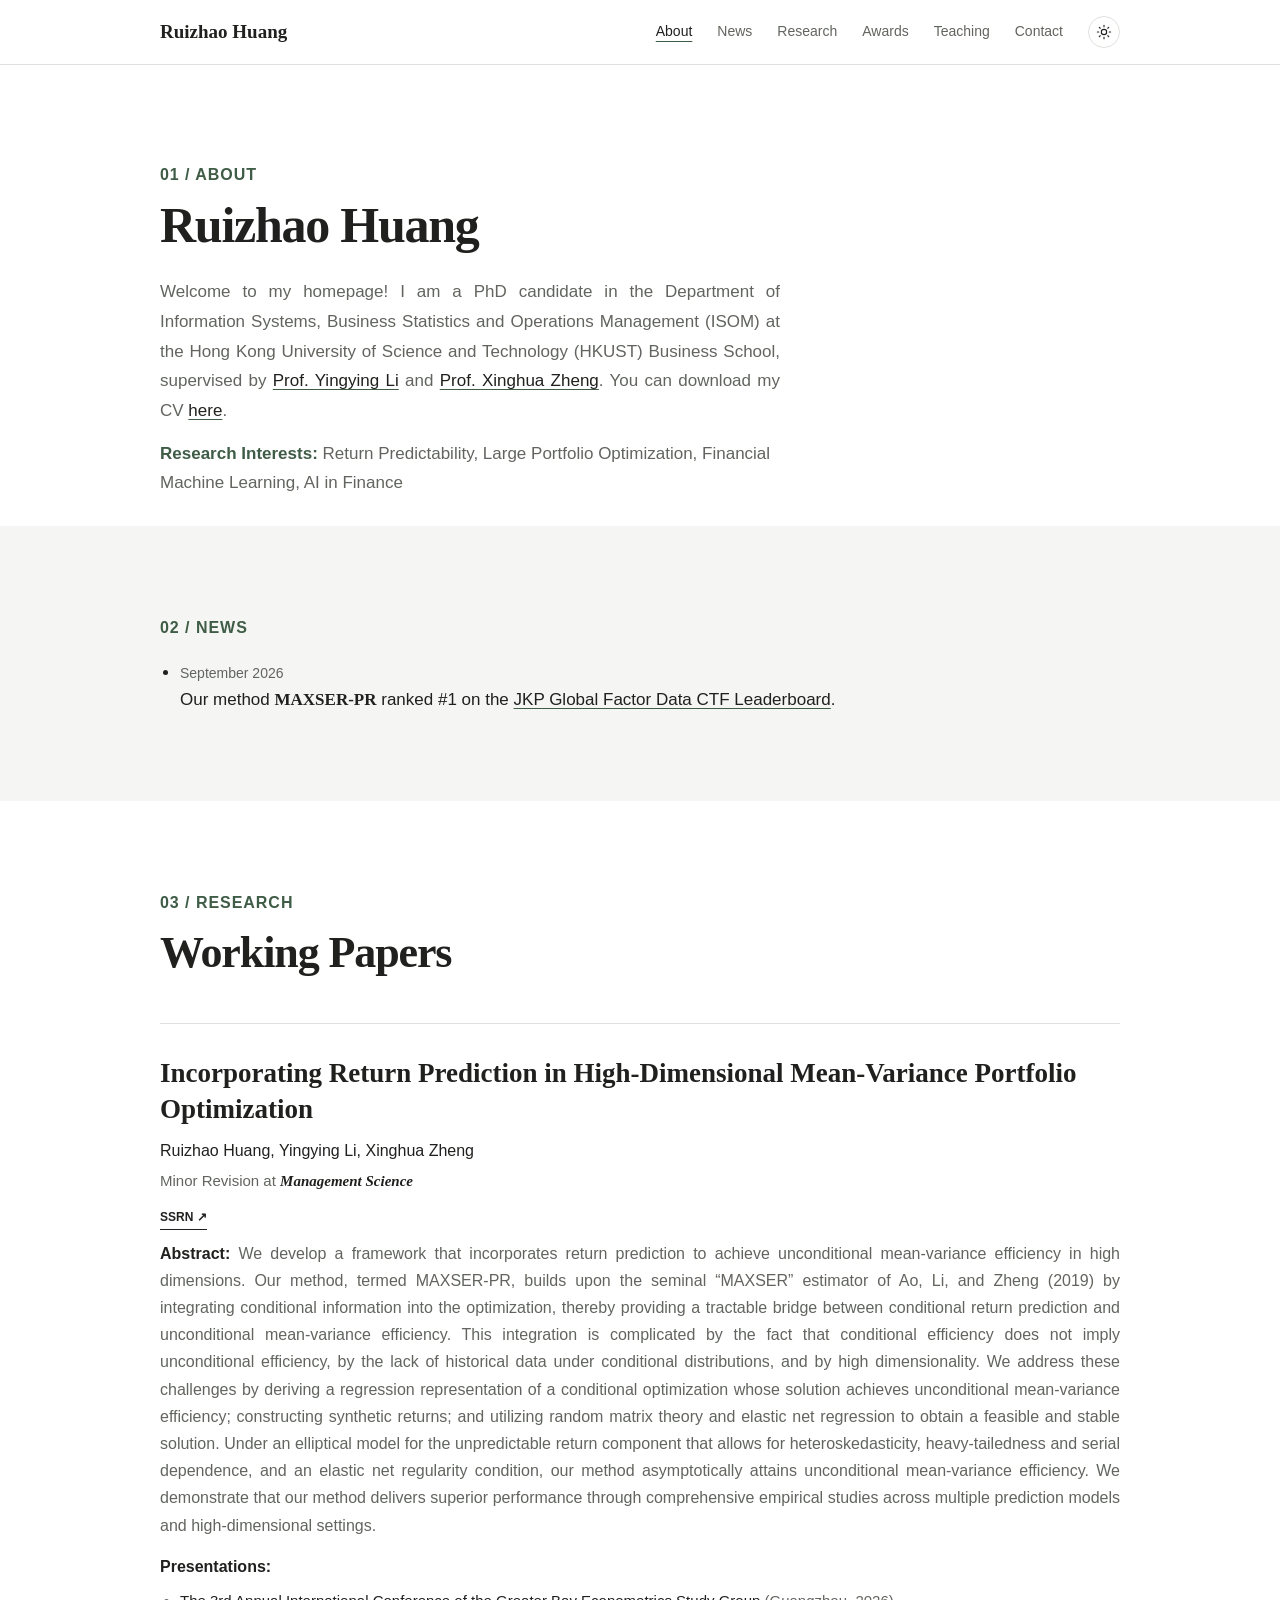
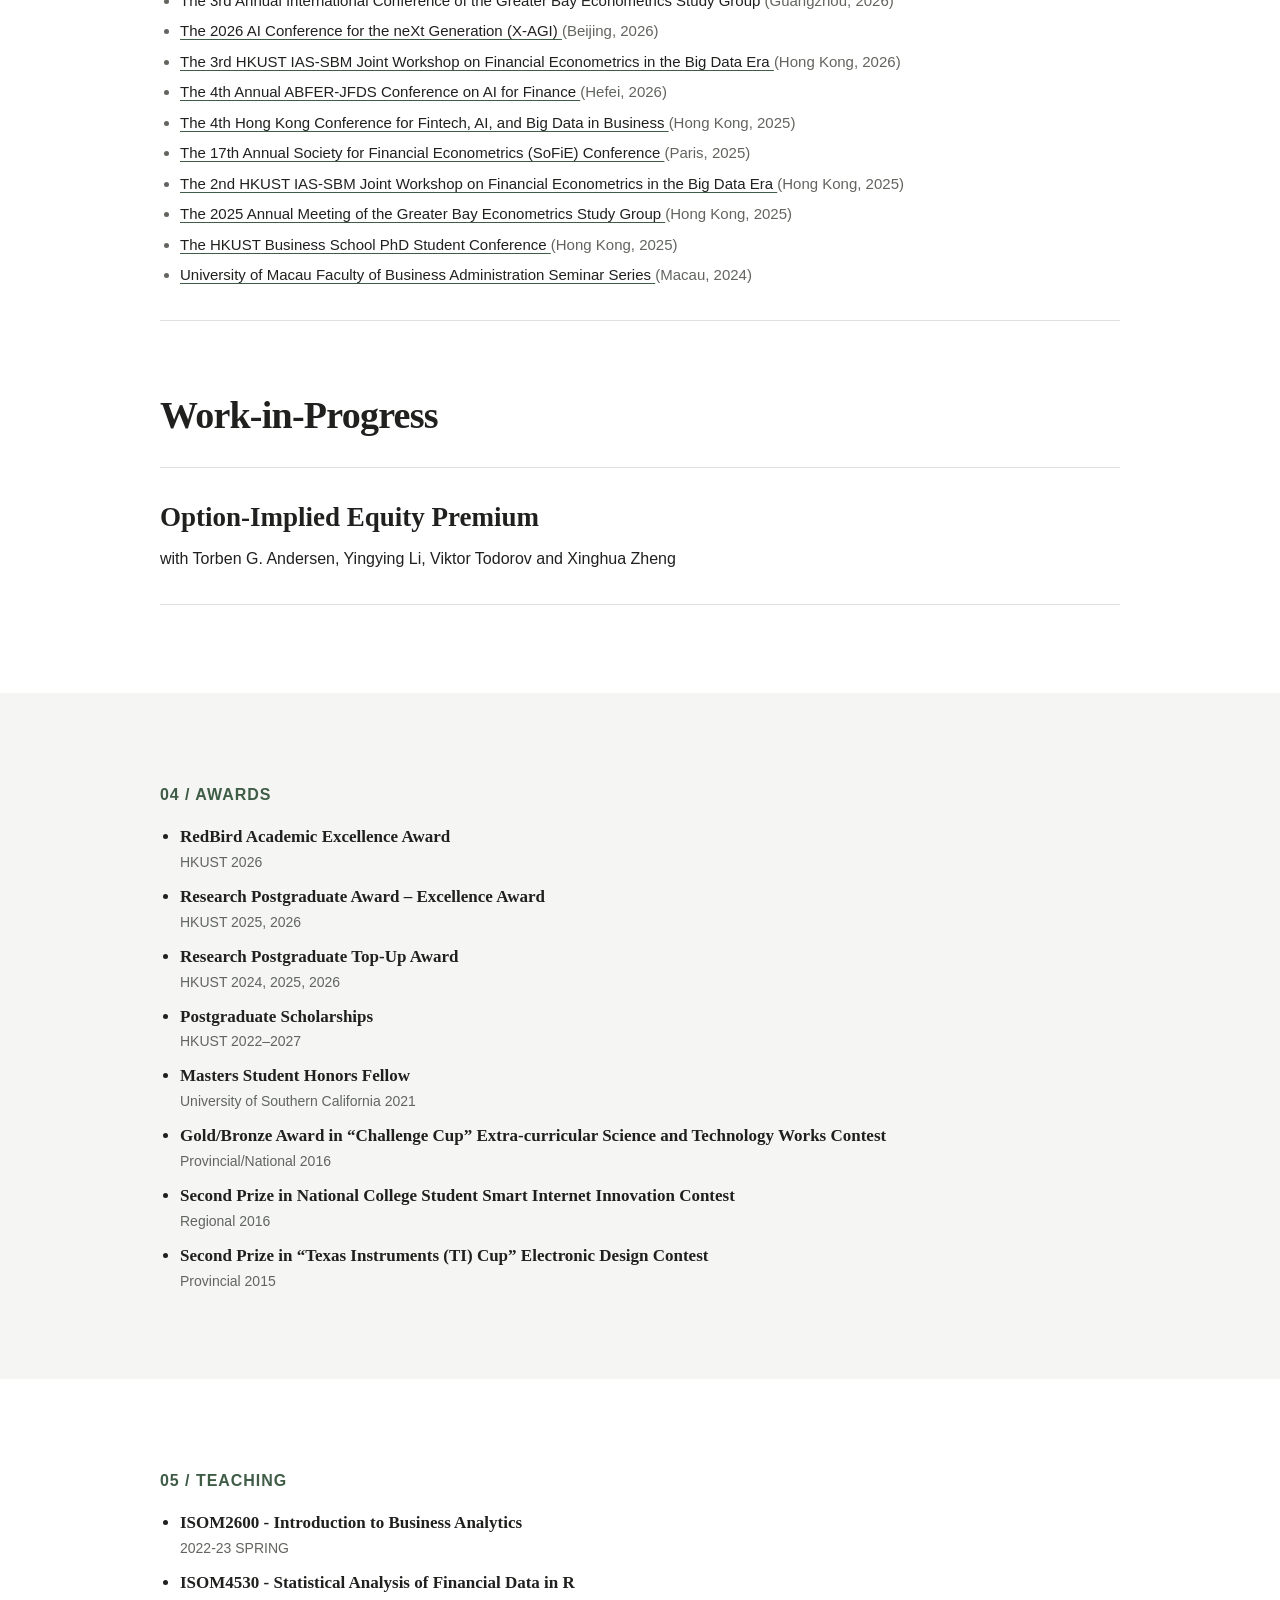
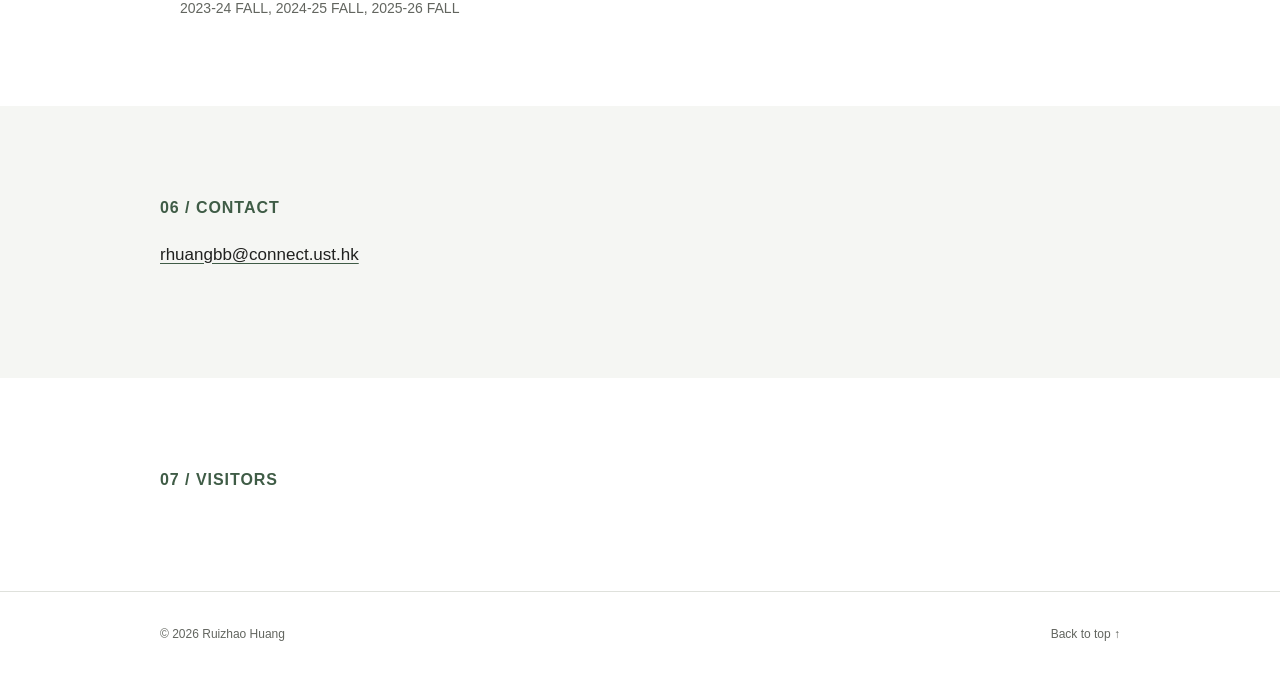
==== commit 066424cf: "Add the visitor globe below Contact." ====
--- a/index.html
+++ b/index.html
@@ -299,6 +299,19 @@
           </p>
         </div>
       </section>
+
+      <section class="section" id="visitors">
+        <div class="container">
+          <p class="section-kicker">07 / Visitors</p>
+          <div class="visitor-globe">
+            <script
+              type="text/javascript"
+              id="mmvst_globe"
+              src="//mapmyvisitors.com/globe.js?d=Okj1lcmPIVKxOSGfeZg21fXxl49F9pV3ilnySieqjmc"
+            ></script>
+          </div>
+        </div>
+      </section>
     </main>
 
     <footer class="site-footer">
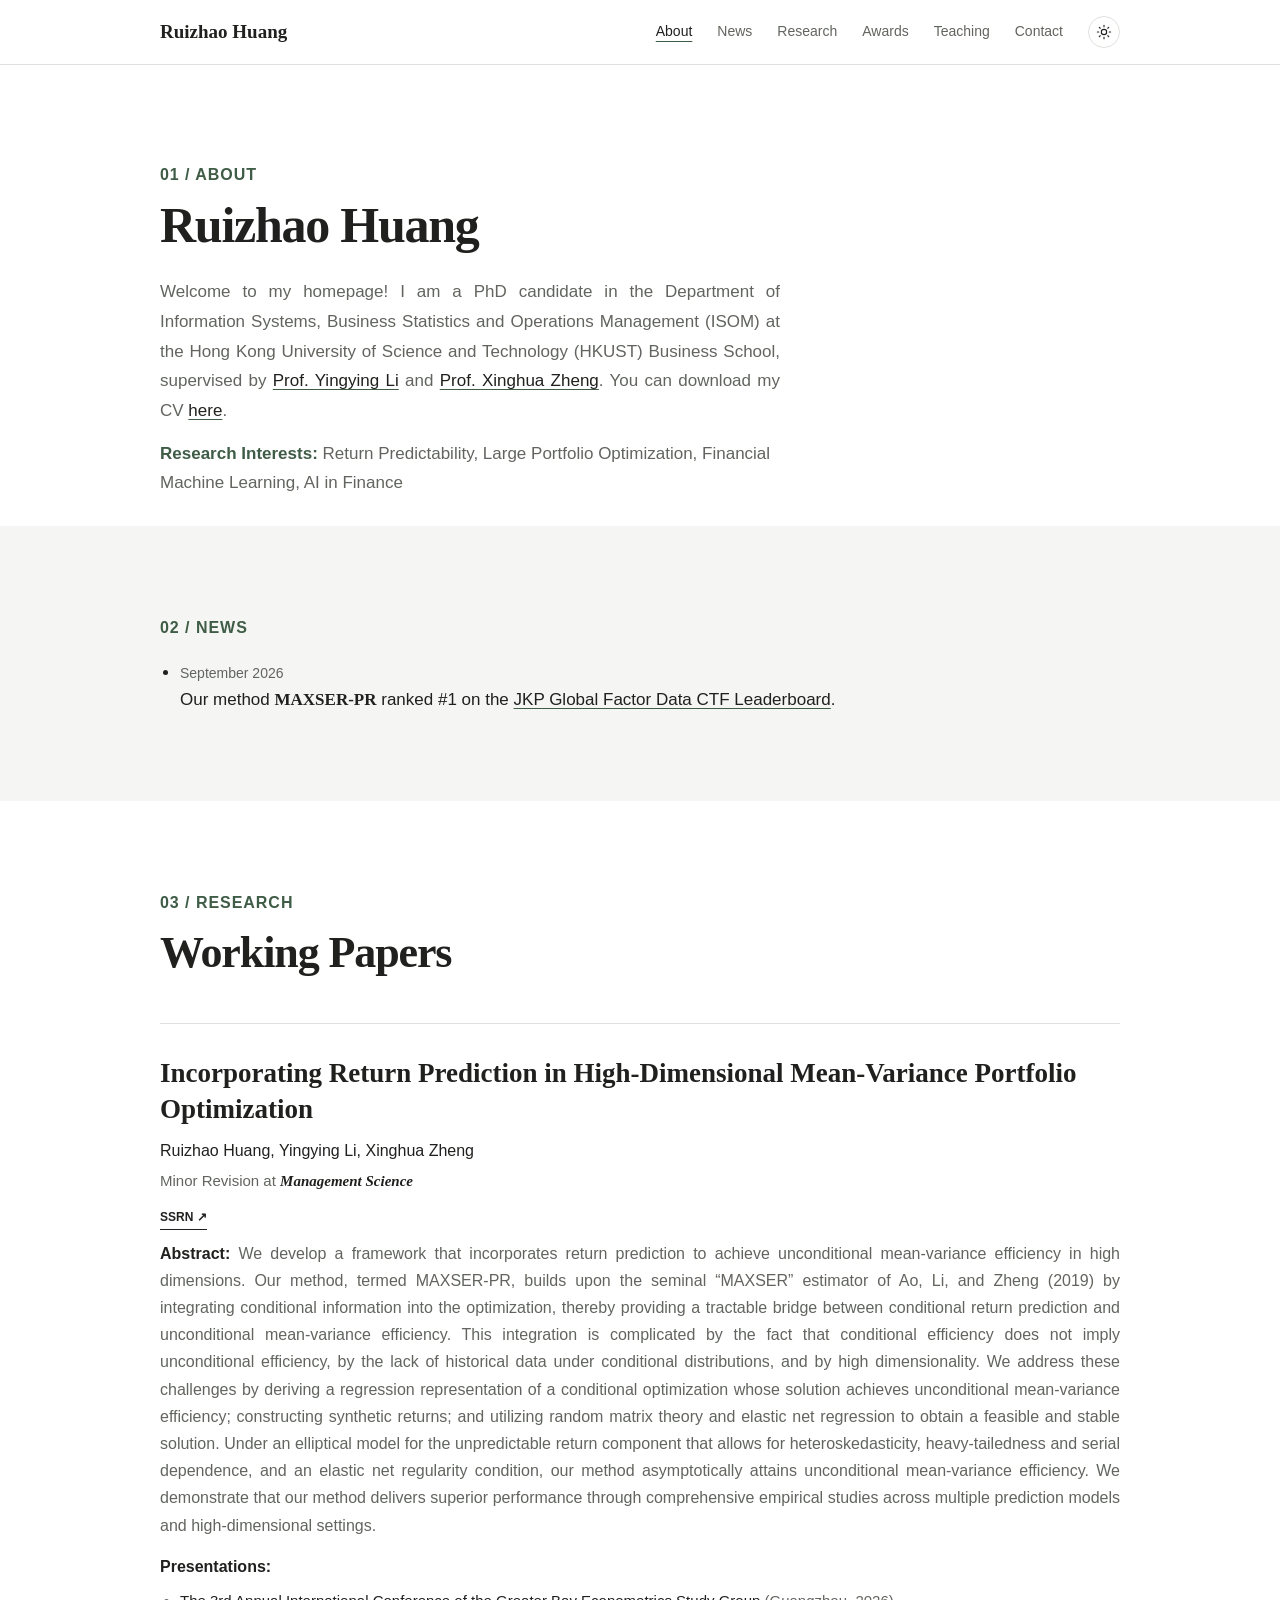
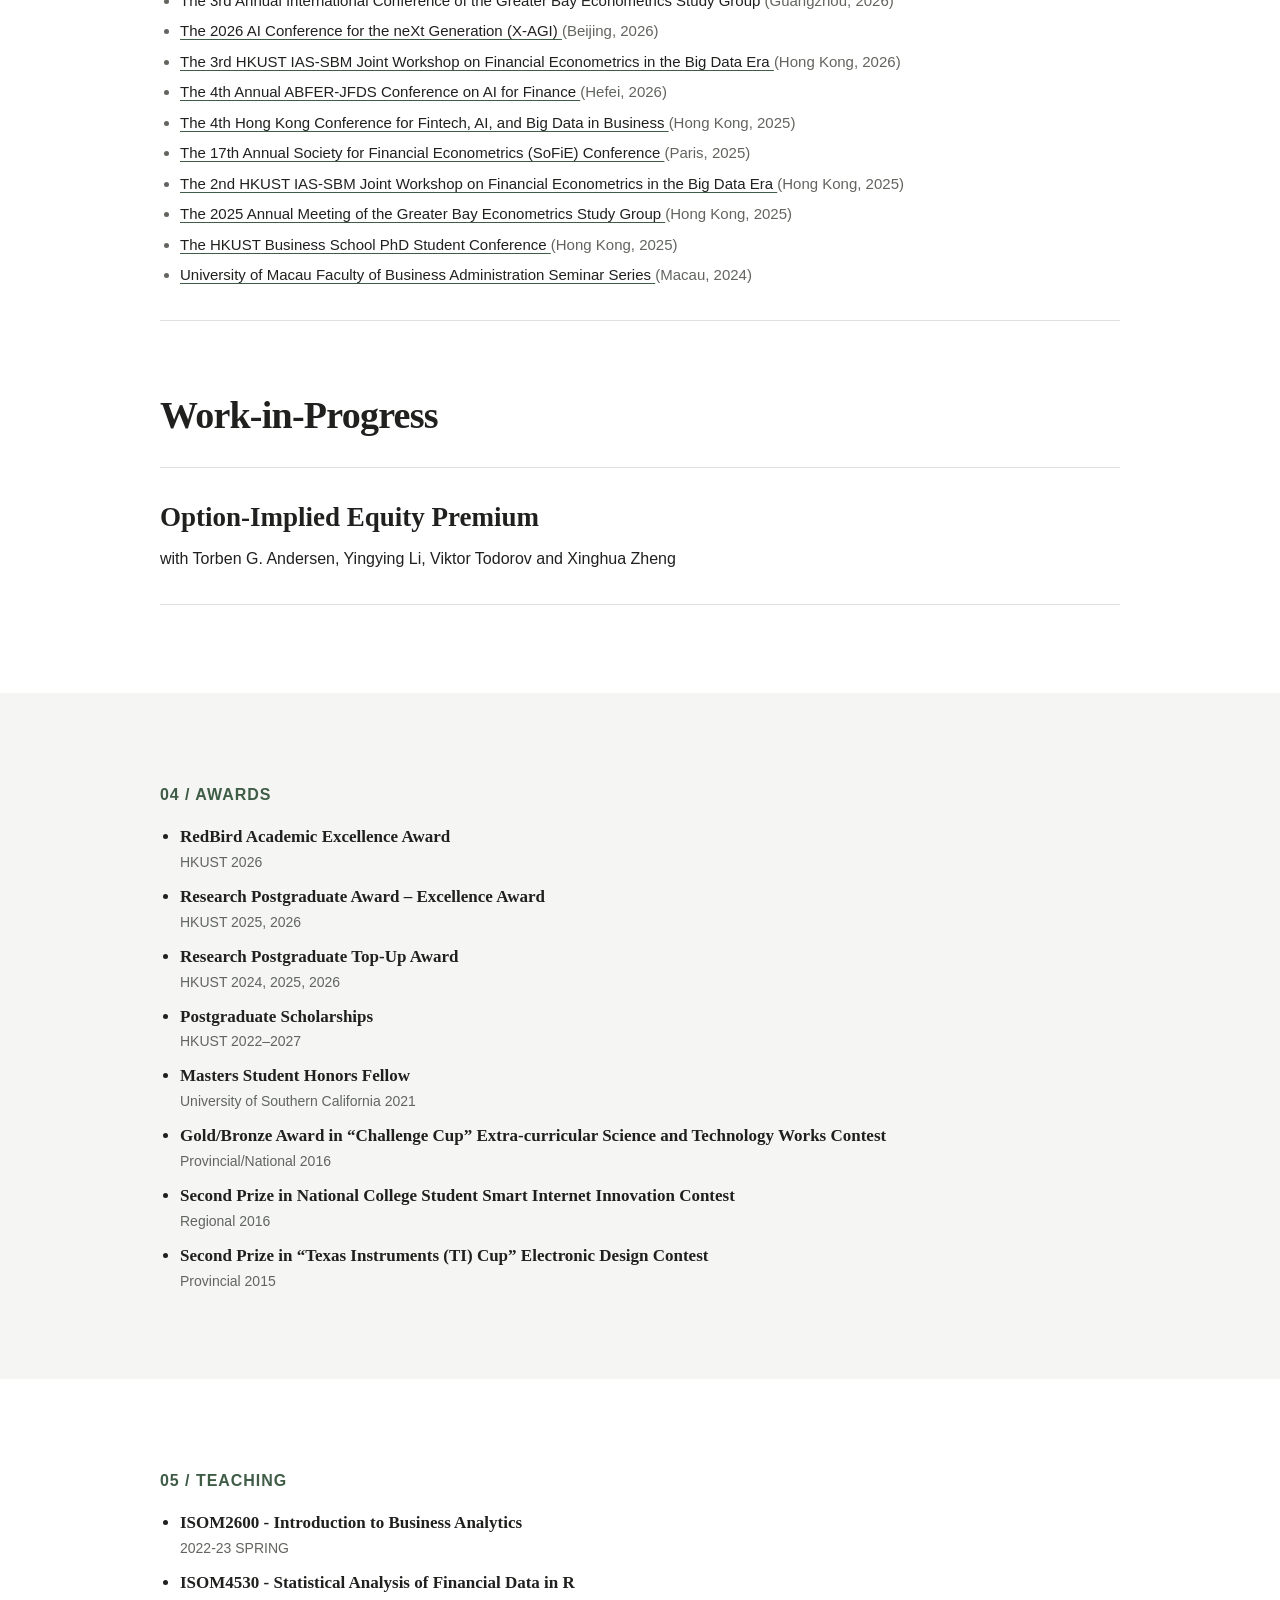
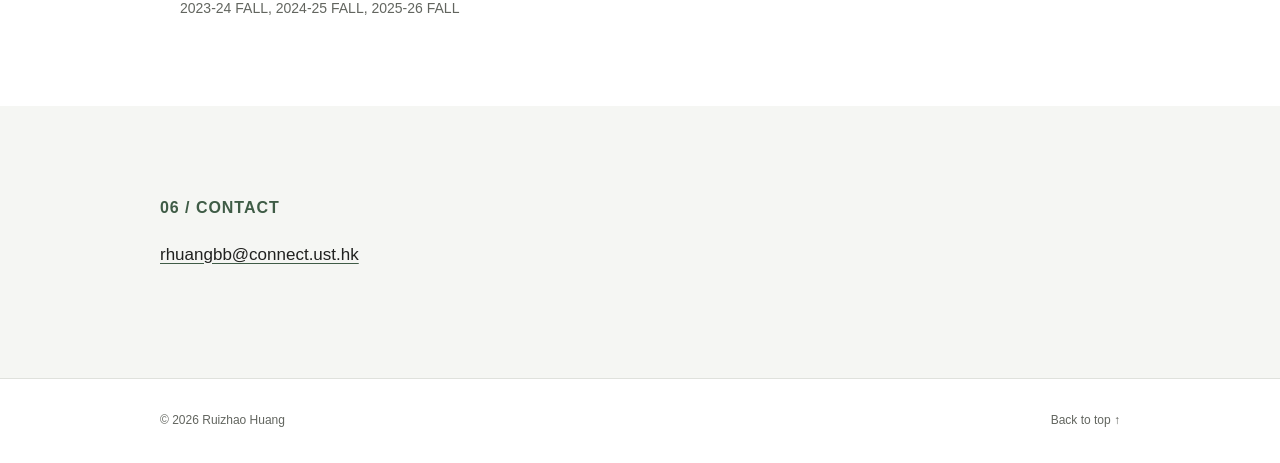
==== commit 6ea1d5dc: "Hide the visitor map while keeping visit tracking." ====
--- a/index.html
+++ b/index.html
@@ -300,18 +300,6 @@
         </div>
       </section>
 
-      <section class="section" id="visitors">
-        <div class="container">
-          <p class="section-kicker">07 / Visitors</p>
-          <div class="visitor-globe">
-            <script
-              type="text/javascript"
-              id="mmvst_globe"
-              src="//mapmyvisitors.com/globe.js?d=Okj1lcmPIVKxOSGfeZg21fXxl49F9pV3ilnySieqjmc"
-            ></script>
-          </div>
-        </div>
-      </section>
     </main>
 
     <footer class="site-footer">
@@ -320,5 +308,13 @@
         <a href="#about">Back to top ↑</a>
       </div>
     </footer>
+
+    <div class="visitor-map" hidden>
+      <script
+        type="text/javascript"
+        id="mapmyvisitors"
+        src="https://mapmyvisitors.com/map.js?cl=ffffff&w=a&t=n&d=XCSBU29m-A_ElmMcdtWVGep9CwU2wM-Lha6Alp5WOwQ"
+      ></script>
+    </div>
   </body>
 </html>
--- a/styles.css
+++ b/styles.css
@@ -465,6 +465,10 @@
   text-decoration: underline;
   text-decoration-color: var(--accent);
   text-underline-offset: 3px;
+}
+
+.visitor-map {
+  margin-top: 18px;
 }
 
 .site-footer {
